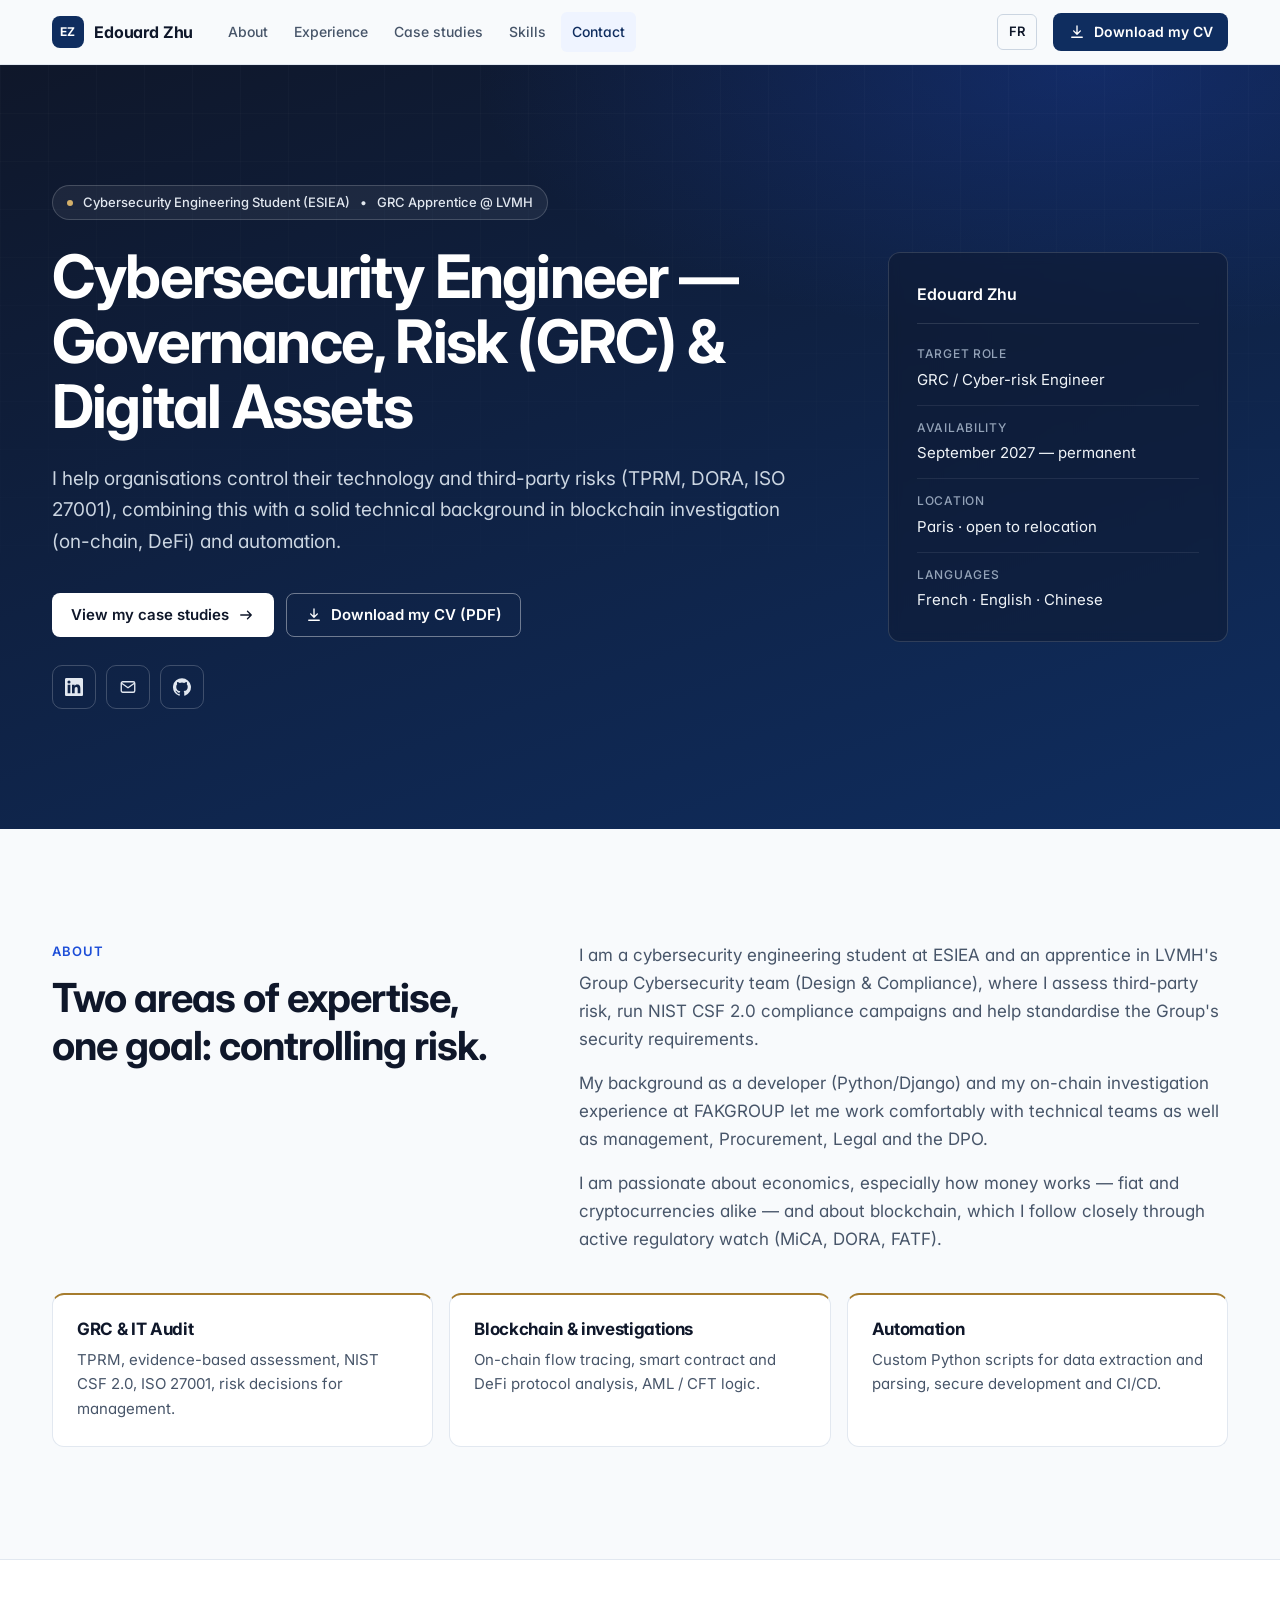
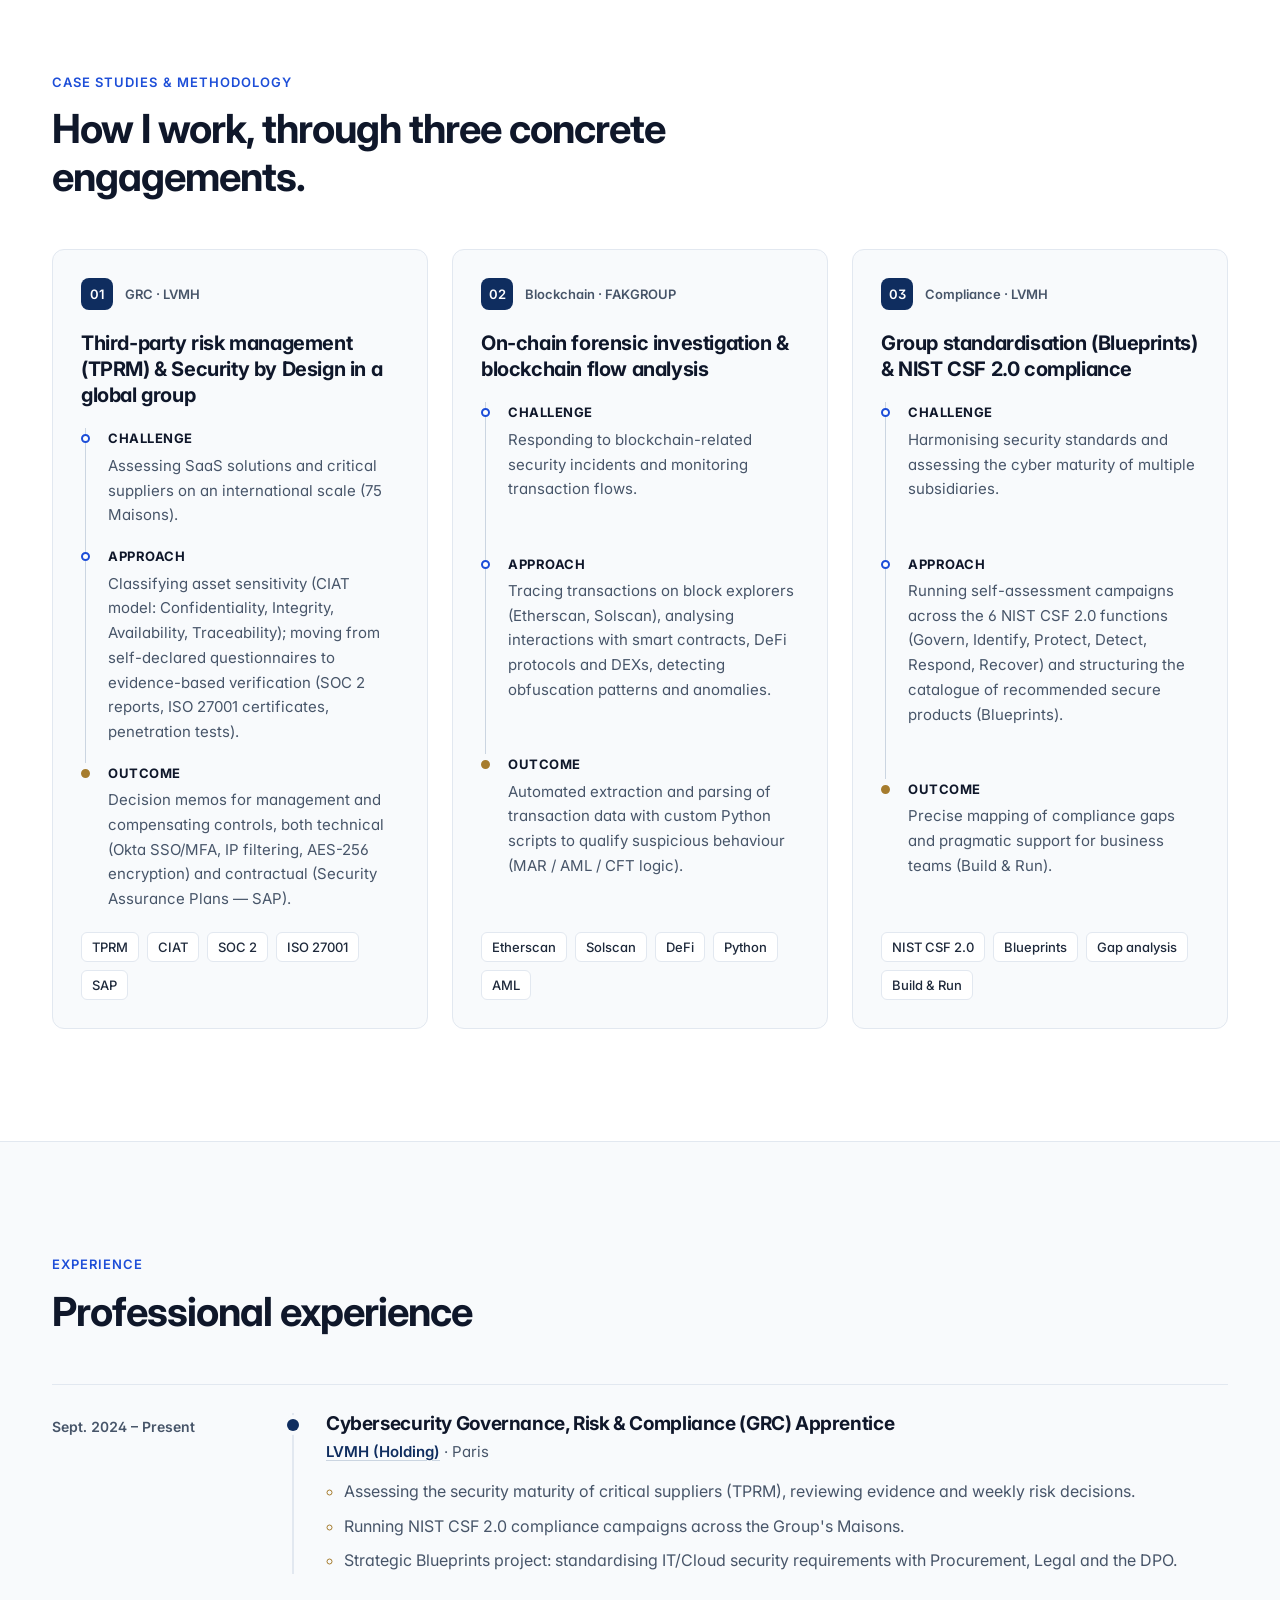
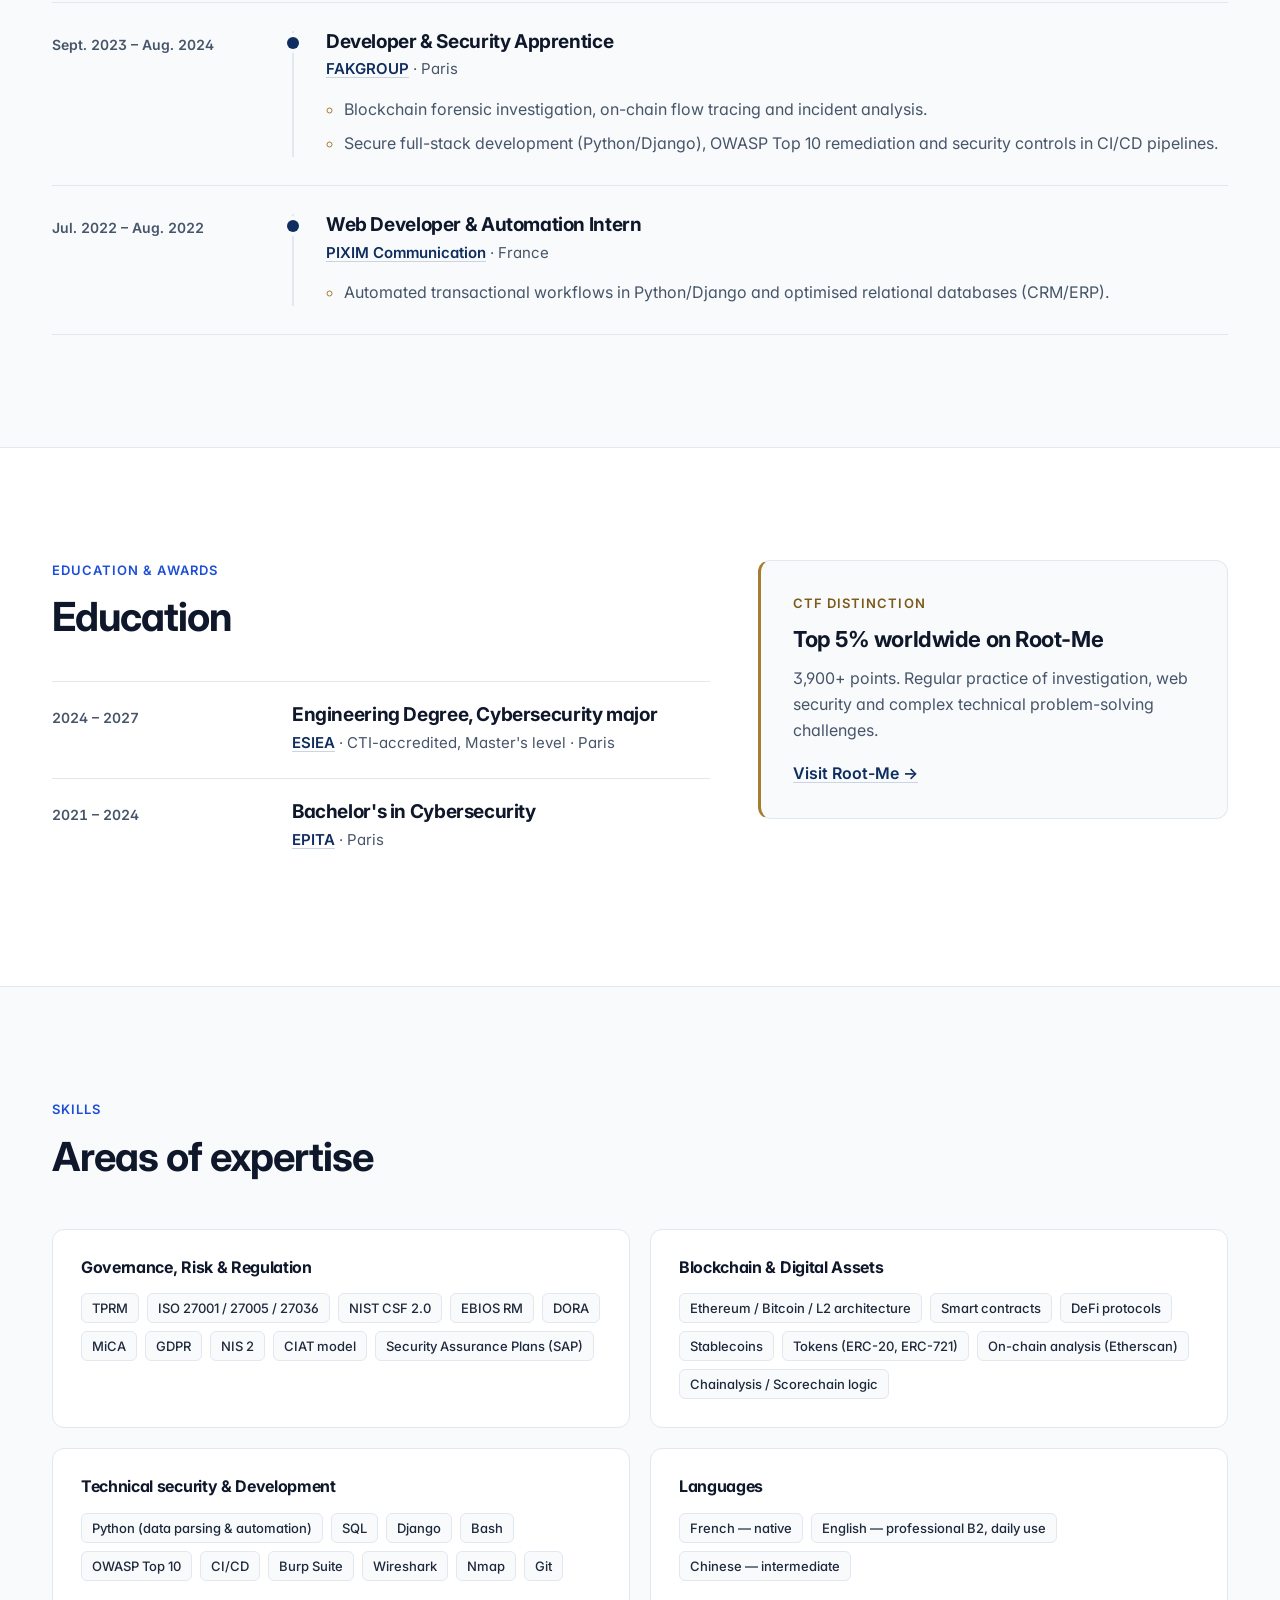
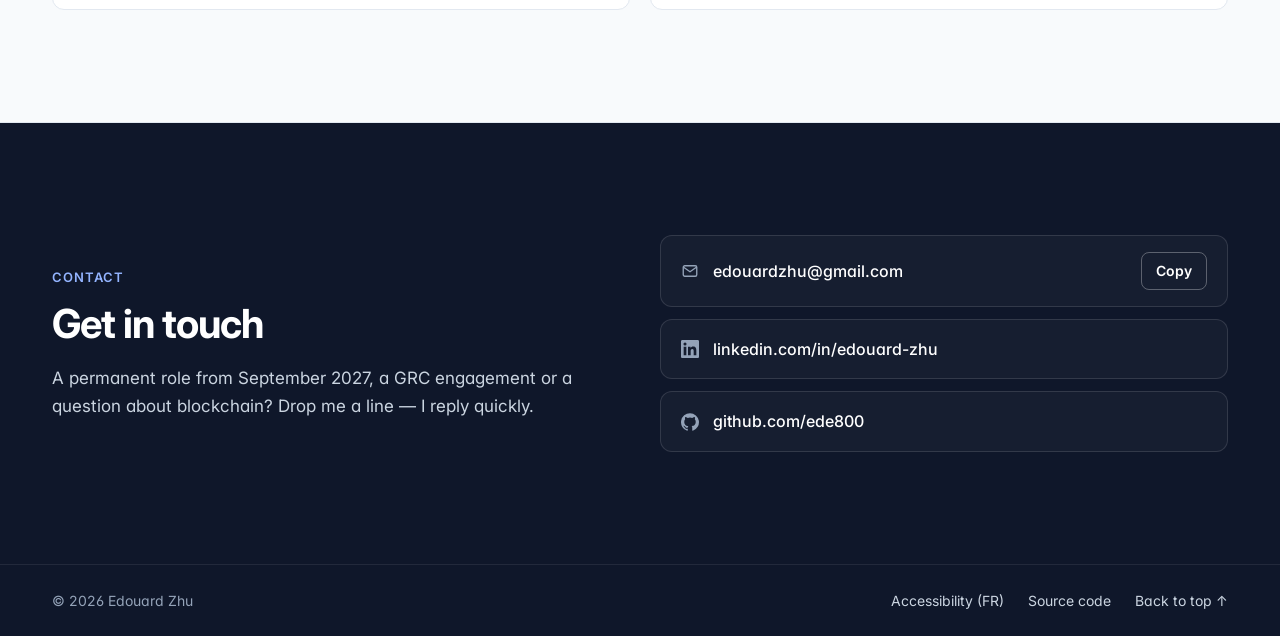
==== en/index.html @ f0ef2215 "Refonte complète : portfolio bilingue GRC & Digital Assets, CV PDF FR/EN, image OpenGraph" ====
<!doctype html>
<html lang="en" class="no-js">
<head>
<meta charset="utf-8">
<meta name="viewport" content="width=device-width, initial-scale=1">
<title>Edouard Zhu | Cybersecurity Engineer — GRC & Digital Assets</title>
<meta name="description" content="Cybersecurity engineering student (ESIEA) and GRC apprentice at LVMH: third-party risk (TPRM), NIST CSF 2.0, ISO 27001, DORA and on-chain blockchain investigation. Available September 2027 (permanent role).">
<meta name="author" content="Edouard Zhu">
<meta name="theme-color" content="#0F172A">
<link rel="canonical" href="https://ede800.github.io/en/">
<link rel="alternate" hreflang="fr" href="https://ede800.github.io/">
<link rel="alternate" hreflang="en" href="https://ede800.github.io/en/">
<link rel="alternate" hreflang="x-default" href="https://ede800.github.io/">
<meta property="og:type" content="profile">
<meta property="og:url" content="https://ede800.github.io/en/">
<meta property="og:title" content="Edouard Zhu | Cybersecurity Engineer — GRC & Digital Assets">
<meta property="og:description" content="Governance, Risk & Compliance at LVMH · On-chain & DeFi investigation. Available September 2027.">
<meta property="og:image" content="https://ede800.github.io/assets/og-image.png">
<meta property="og:image:width" content="1200">
<meta property="og:image:height" content="630">
<meta property="og:image:alt" content="Edouard Zhu — Cybersecurity Engineer — Governance, Risk (GRC) &amp; Digital Assets">
<meta property="og:locale" content="en_GB">
<meta property="profile:first_name" content="Edouard">
<meta property="profile:last_name" content="Zhu">
<meta name="twitter:card" content="summary_large_image">
<link rel="icon" href="../assets/favicon.svg" type="image/svg+xml">
<link rel="preconnect" href="https://fonts.googleapis.com">
<link rel="preconnect" href="https://fonts.gstatic.com" crossorigin>
<link href="https://fonts.googleapis.com/css2?family=Inter:wght@400;500;600;700&display=swap" rel="stylesheet">
<link rel="stylesheet" href="../assets/style.css">
<script>document.documentElement.className = "js";</script>
<script type="application/ld+json">
{
  "@context": "https://schema.org",
  "@type": "Person",
  "name": "Edouard Zhu",
  "jobTitle": "Cybersecurity Engineer — Governance, Risk (GRC) & Digital Assets",
  "url": "https://ede800.github.io/en/",
  "image": "https://ede800.github.io/assets/og-image.png",
  "email": "mailto:edouardzhu@gmail.com",
  "address": { "@type": "PostalAddress", "addressLocality": "Paris", "addressCountry": "FR" },
  "worksFor": { "@type": "Organization", "name": "LVMH", "url": "https://www.lvmh.com" },
  "alumniOf": [
    { "@type": "CollegeOrUniversity", "name": "ESIEA", "url": "https://www.esiea.fr" },
    { "@type": "CollegeOrUniversity", "name": "EPITA", "url": "https://www.epita.fr" }
  ],
  "knowsAbout": ["GRC", "TPRM", "ISO 27001", "NIST CSF 2.0", "DORA", "MiCA", "EBIOS RM", "Blockchain", "DeFi", "On-chain analysis", "Python"],
  "knowsLanguage": ["fr", "en", "zh"],
  "sameAs": ["https://www.linkedin.com/in/edouard-zhu-aa561223a/", "https://github.com/ede800"]
}
</script>
</head>
<body>
<a class="skip" href="#main">Skip to content</a>

<header class="site-header">
  <div class="wrap header-inner">
    <a class="logo" href="#top" aria-label="Edouard Zhu — Back to top"><span class="logo-mark" aria-hidden="true">EZ</span><span>Edouard Zhu</span></a>
    <button type="button" class="menu-btn" aria-expanded="false" aria-controls="site-nav"><svg viewBox="0 0 24 24" aria-hidden="true" focusable="false"><path fill="none" stroke="currentColor" stroke-width="1.8" stroke-linecap="round" d="M4 7h16M4 12h16M4 17h16"/></svg><span>Menu</span></button>
    <div class="nav-panel" id="site-nav">
      <nav aria-label="Main navigation">
        <ul class="nav-links">
        <li><a href="#apropos">About</a></li>
        <li><a href="#experiences">Experience</a></li>
        <li><a href="#etudes">Case studies</a></li>
        <li><a href="#competences">Skills</a></li>
        <li><a href="#contact">Contact</a></li>
        </ul>
      </nav>
      <div class="header-actions">
        <a class="lang" href="../" hreflang="fr" lang="fr" aria-label="Version française">FR</a>
        <span class="status"><span class="status-dot" aria-hidden="true"></span>Available Sept. 2027 (permanent)</span>
        <a class="btn btn-primary btn-sm" href="../assets/CV_Edouard_Zhu_EN.pdf" download><svg viewBox="0 0 24 24" aria-hidden="true" focusable="false"><path fill="none" stroke="currentColor" stroke-width="1.8" stroke-linecap="round" stroke-linejoin="round" d="M12 4v11m0 0 4.5-4.5M12 15l-4.5-4.5M5 19h14"/></svg>Download my CV</a>
      </div>
    </div>
  </div>
</header>

<main id="main" tabindex="-1">
  <span id="top"></span>

  <section class="hero" aria-labelledby="hero-title">
    <div class="wrap hero-grid">
      <div>
        <p class="print-only print-name">Edouard Zhu</p>
        <p class="print-only print-contact">edouardzhu@gmail.com · linkedin.com/in/edouard-zhu-aa561223a · github.com/ede800 · ede800.github.io</p>
        <p class="badge"><span class="badge-dot" aria-hidden="true"></span>Cybersecurity Engineering Student (ESIEA) <span aria-hidden="true">•</span> GRC Apprentice @ LVMH</p>
        <h1 id="hero-title">Cybersecurity Engineer — Governance, Risk (GRC) &amp; Digital Assets</h1>
        <p class="hero-lead">I help organisations control their technology and third-party risks (TPRM, DORA, ISO 27001), combining this with a solid technical background in blockchain investigation (on-chain, DeFi) and automation.</p>
        <div class="hero-cta">
          <a class="btn btn-light" href="#etudes">View my case studies<svg viewBox="0 0 24 24" aria-hidden="true" focusable="false"><path fill="none" stroke="currentColor" stroke-width="1.8" stroke-linecap="round" stroke-linejoin="round" d="M5 12h14m-5-5 5 5-5 5"/></svg></a>
          <a class="btn btn-outline-light" href="../assets/CV_Edouard_Zhu_EN.pdf" download><svg viewBox="0 0 24 24" aria-hidden="true" focusable="false"><path fill="none" stroke="currentColor" stroke-width="1.8" stroke-linecap="round" stroke-linejoin="round" d="M12 4v11m0 0 4.5-4.5M12 15l-4.5-4.5M5 19h14"/></svg>Download my CV (PDF)</a>
        </div>
        <div class="socials" role="group" aria-label="Profiles and contact">
          <a class="icon-btn" href="https://www.linkedin.com/in/edouard-zhu-aa561223a/" target="_blank" rel="noopener" aria-label="LinkedIn"><svg viewBox="0 0 24 24" aria-hidden="true" focusable="false"><path fill="currentColor" d="M20.45 20.45h-3.55v-5.57c0-1.33-.03-3.04-1.85-3.04-1.85 0-2.14 1.45-2.14 2.94v5.67H9.35V9h3.41v1.56h.05c.48-.9 1.64-1.85 3.37-1.85 3.6 0 4.27 2.37 4.27 5.46v6.28zM5.34 7.43a2.06 2.06 0 1 1 0-4.13 2.06 2.06 0 0 1 0 4.13zM7.12 20.45H3.56V9h3.56v11.45zM22.22 0H1.77C.79 0 0 .77 0 1.73v20.54C0 23.23.79 24 1.77 24h20.45c.98 0 1.78-.77 1.78-1.73V1.73C24 .77 23.2 0 22.22 0z"/></svg><span class="sr-only">LinkedIn</span><span class="sr-only"> (opens in a new tab)</span></a>
          <a class="icon-btn" href="mailto:edouardzhu@gmail.com" aria-label="Email : edouardzhu@gmail.com"><svg viewBox="0 0 24 24" aria-hidden="true" focusable="false"><g fill="none" stroke="currentColor" stroke-width="1.8" stroke-linecap="round" stroke-linejoin="round"><rect x="3" y="5" width="18" height="14" rx="2"/><path d="m3.5 7 8.5 6 8.5-6"/></g></svg></a>
          <a class="icon-btn" href="https://github.com/ede800" target="_blank" rel="noopener" aria-label="GitHub"><svg viewBox="0 0 24 24" aria-hidden="true" focusable="false"><path fill="currentColor" d="M12 .3a12 12 0 0 0-3.8 23.38c.6.12.82-.26.82-.57v-2.04c-3.34.73-4.04-1.61-4.04-1.61-.55-1.39-1.33-1.76-1.33-1.76-1.09-.74.08-.73.08-.73 1.2.09 1.84 1.24 1.84 1.24 1.07 1.83 2.8 1.3 3.49 1 .11-.78.42-1.31.76-1.61-2.66-.3-5.47-1.33-5.47-5.93 0-1.31.47-2.38 1.24-3.22-.14-.3-.54-1.52.1-3.18 0 0 1.01-.32 3.3 1.23a11.5 11.5 0 0 1 6 0c2.28-1.55 3.29-1.23 3.29-1.23.65 1.65.24 2.87.12 3.18.77.84 1.23 1.91 1.23 3.22 0 4.61-2.8 5.62-5.48 5.92.43.37.82 1.1.82 2.22v3.29c0 .31.21.69.83.57A12 12 0 0 0 12 .3"/></svg><span class="sr-only">GitHub</span><span class="sr-only"> (opens in a new tab)</span></a>
        </div>
      </div>
      <div class="facts" role="group" aria-label="At a glance">
        <p class="facts-name">Edouard Zhu</p>
        <dl>
          <div><dt>Target role</dt><dd>GRC / Cyber-risk Engineer</dd></div>
          <div><dt>Availability</dt><dd>September 2027 — permanent</dd></div>
          <div><dt>Location</dt><dd>Paris · open to relocation</dd></div>
          <div><dt>Languages</dt><dd>French · English · Chinese</dd></div>
        </dl>
      </div>
    </div>
  </section>

  <section id="apropos" class="section" aria-labelledby="apropos-h">
    <div class="wrap about-grid">
      <div>
        <p class="kicker">About</p>
        <h2 id="apropos-h">Two areas of expertise, one goal: controlling risk.</h2>
      </div>
      <div class="prose">
        <p>I am a cybersecurity engineering student at ESIEA and an apprentice in LVMH's Group Cybersecurity team (Design &amp; Compliance), where I assess third-party risk, run NIST CSF 2.0 compliance campaigns and help standardise the Group's security requirements.</p>
        <p>My background as a developer (Python/Django) and my on-chain investigation experience at FAKGROUP let me work comfortably with technical teams as well as management, Procurement, Legal and the DPO.</p>
        <p>I am passionate about economics, especially how money works — fiat and cryptocurrencies alike — and about blockchain, which I follow closely through active regulatory watch (MiCA, DORA, FATF).</p>
      </div>
      <ul class="pillars">
        <li><h3>GRC &amp; IT Audit</h3><p>TPRM, evidence-based assessment, NIST CSF 2.0, ISO 27001, risk decisions for management.</p></li>
        <li><h3>Blockchain &amp; investigations</h3><p>On-chain flow tracing, smart contract and DeFi protocol analysis, AML / CFT logic.</p></li>
        <li><h3>Automation</h3><p>Custom Python scripts for data extraction and parsing, secure development and CI/CD.</p></li>
      </ul>
    </div>
  </section>

  <section id="etudes" class="section section-alt" aria-labelledby="etudes-h">
    <div class="wrap">
      <p class="kicker">Case studies &amp; methodology</p>
      <h2 id="etudes-h">How I work, through three concrete engagements.</h2>
      <div class="cases">
      <article class="case" aria-labelledby="case1">
        <p class="case-meta"><span class="case-num">01</span>GRC · LVMH</p>
        <h3 id="case1">Third-party risk management (TPRM) &amp; Security by Design in a global group</h3>
        <ol class="case-steps">
            <li><span class="step-label">Challenge</span><p>Assessing SaaS solutions and critical suppliers on an international scale (75 Maisons).</p></li>
            <li><span class="step-label">Approach</span><p>Classifying asset sensitivity (CIAT model: Confidentiality, Integrity, Availability, Traceability); moving from self-declared questionnaires to evidence-based verification (SOC 2 reports, ISO 27001 certificates, penetration tests).</p></li>
            <li><span class="step-label">Outcome</span><p>Decision memos for management and compensating controls, both technical (Okta SSO/MFA, IP filtering, AES-256 encryption) and contractual (Security Assurance Plans — SAP).</p></li>
        </ol>
        <ul class="tags" aria-label="Mots-clés"><li>TPRM</li><li>CIAT</li><li>SOC 2</li><li>ISO 27001</li><li>SAP</li></ul>
      </article>
      <article class="case" aria-labelledby="case2">
        <p class="case-meta"><span class="case-num">02</span>Blockchain · FAKGROUP</p>
        <h3 id="case2">On-chain forensic investigation &amp; blockchain flow analysis</h3>
        <ol class="case-steps">
            <li><span class="step-label">Challenge</span><p>Responding to blockchain-related security incidents and monitoring transaction flows.</p></li>
            <li><span class="step-label">Approach</span><p>Tracing transactions on block explorers (Etherscan, Solscan), analysing interactions with smart contracts, DeFi protocols and DEXs, detecting obfuscation patterns and anomalies.</p></li>
            <li><span class="step-label">Outcome</span><p>Automated extraction and parsing of transaction data with custom Python scripts to qualify suspicious behaviour (MAR / AML / CFT logic).</p></li>
        </ol>
        <ul class="tags" aria-label="Mots-clés"><li>Etherscan</li><li>Solscan</li><li>DeFi</li><li>Python</li><li>AML</li></ul>
      </article>
      <article class="case" aria-labelledby="case3">
        <p class="case-meta"><span class="case-num">03</span>Compliance · LVMH</p>
        <h3 id="case3">Group standardisation (Blueprints) &amp; NIST CSF 2.0 compliance</h3>
        <ol class="case-steps">
            <li><span class="step-label">Challenge</span><p>Harmonising security standards and assessing the cyber maturity of multiple subsidiaries.</p></li>
            <li><span class="step-label">Approach</span><p>Running self-assessment campaigns across the 6 NIST CSF 2.0 functions (Govern, Identify, Protect, Detect, Respond, Recover) and structuring the catalogue of recommended secure products (Blueprints).</p></li>
            <li><span class="step-label">Outcome</span><p>Precise mapping of compliance gaps and pragmatic support for business teams (Build &amp; Run).</p></li>
        </ol>
        <ul class="tags" aria-label="Mots-clés"><li>NIST CSF 2.0</li><li>Blueprints</li><li>Gap analysis</li><li>Build &amp; Run</li></ul>
      </article>
      </div>
    </div>
  </section>

  <section id="experiences" class="section" aria-labelledby="experiences-h">
    <div class="wrap">
      <p class="kicker">Experience</p>
      <h2 id="experiences-h">Professional experience</h2>
      <ol class="timeline">
      <li class="tl-item">
        <div class="tl-date">Sept. 2024 – Present</div>
        <div class="tl-body">
          <h3>Cybersecurity Governance, Risk &amp; Compliance (GRC) Apprentice</h3>
          <p class="tl-org"><a href="https://www.lvmh.com" target="_blank" rel="noopener">LVMH (Holding)<span class="sr-only"> (opens in a new tab)</span></a> <span aria-hidden="true">·</span> Paris</p>
          <ul>
            <li>Assessing the security maturity of critical suppliers (TPRM), reviewing evidence and weekly risk decisions.</li>
            <li>Running NIST CSF 2.0 compliance campaigns across the Group's Maisons.</li>
            <li>Strategic Blueprints project: standardising IT/Cloud security requirements with Procurement, Legal and the DPO.</li>
          </ul>
        </div>
      </li>
      <li class="tl-item">
        <div class="tl-date">Sept. 2023 – Aug. 2024</div>
        <div class="tl-body">
          <h3>Developer &amp; Security Apprentice</h3>
          <p class="tl-org"><a href="https://fakgroup.fr" target="_blank" rel="noopener">FAKGROUP<span class="sr-only"> (opens in a new tab)</span></a> <span aria-hidden="true">·</span> Paris</p>
          <ul>
            <li>Blockchain forensic investigation, on-chain flow tracing and incident analysis.</li>
            <li>Secure full-stack development (Python/Django), OWASP Top 10 remediation and security controls in CI/CD pipelines.</li>
          </ul>
        </div>
      </li>
      <li class="tl-item">
        <div class="tl-date">Jul. 2022 – Aug. 2022</div>
        <div class="tl-body">
          <h3>Web Developer &amp; Automation Intern</h3>
          <p class="tl-org"><a href="https://www.pixim.fr" target="_blank" rel="noopener">PIXIM Communication<span class="sr-only"> (opens in a new tab)</span></a> <span aria-hidden="true">·</span> France</p>
          <ul>
            <li>Automated transactional workflows in Python/Django and optimised relational databases (CRM/ERP).</li>
          </ul>
        </div>
      </li>
      </ol>
    </div>
  </section>

  <section id="formation" class="section section-alt" aria-labelledby="formation-h">
    <div class="wrap edu-grid">
      <div>
        <p class="kicker">Education &amp; awards</p>
        <h2 id="formation-h">Education</h2>
        <ol class="edu">
        <li class="edu-item"><div class="tl-date">2024 – 2027</div><div><h3>Engineering Degree, Cybersecurity major</h3><p class="tl-org"><a href="https://www.esiea.fr" target="_blank" rel="noopener">ESIEA<span class="sr-only"> (opens in a new tab)</span></a> <span aria-hidden="true">·</span> CTI-accredited, Master's level · Paris</p></div></li>
        <li class="edu-item"><div class="tl-date">2021 – 2024</div><div><h3>Bachelor's in Cybersecurity</h3><p class="tl-org"><a href="https://www.epita.fr" target="_blank" rel="noopener">EPITA<span class="sr-only"> (opens in a new tab)</span></a> <span aria-hidden="true">·</span> Paris</p></div></li>
        </ol>
      </div>
      <div class="award">
        <p class="kicker kicker-gold">CTF distinction</p>
        <h3>Top 5% worldwide on Root-Me</h3>
        <p>3,900+ points. Regular practice of investigation, web security and complex technical problem-solving challenges.</p>
        <a class="text-link" href="https://www.root-me.org" target="_blank" rel="noopener">Visit Root-Me <span aria-hidden="true">→</span><span class="sr-only"> (opens in a new tab)</span></a>
      </div>
    </div>
  </section>

  <section id="competences" class="section" aria-labelledby="competences-h">
    <div class="wrap">
      <p class="kicker">Skills</p>
      <h2 id="competences-h">Areas of expertise</h2>
      <div class="skills">
      <div class="skill-group"><h3>Governance, Risk &amp; Regulation</h3><ul class="tags"><li>TPRM</li><li>ISO 27001 / 27005 / 27036</li><li>NIST CSF 2.0</li><li>EBIOS RM</li><li>DORA</li><li>MiCA</li><li>GDPR</li><li>NIS 2</li><li>CIAT model</li><li>Security Assurance Plans (SAP)</li></ul></div>
      <div class="skill-group"><h3>Blockchain &amp; Digital Assets</h3><ul class="tags"><li>Ethereum / Bitcoin / L2 architecture</li><li>Smart contracts</li><li>DeFi protocols</li><li>Stablecoins</li><li>Tokens (ERC-20, ERC-721)</li><li>On-chain analysis (Etherscan)</li><li>Chainalysis / Scorechain logic</li></ul></div>
      <div class="skill-group"><h3>Technical security &amp; Development</h3><ul class="tags"><li>Python (data parsing &amp; automation)</li><li>SQL</li><li>Django</li><li>Bash</li><li>OWASP Top 10</li><li>CI/CD</li><li>Burp Suite</li><li>Wireshark</li><li>Nmap</li><li>Git</li></ul></div>
      <div class="skill-group"><h3>Languages</h3><ul class="tags"><li>French — native</li><li>English — professional B2, daily use</li><li>Chinese — intermediate</li></ul></div>
      </div>
    </div>
  </section>

  <section id="contact" class="section contact" aria-labelledby="contact-h">
    <div class="wrap contact-grid">
      <div>
        <p class="kicker">Contact</p>
        <h2 id="contact-h">Get in touch</h2>
        <p class="contact-lead">A permanent role from September 2027, a GRC engagement or a question about blockchain? Drop me a line — I reply quickly.</p>
      </div>
      <ul class="contact-list">
        <li><svg viewBox="0 0 24 24" aria-hidden="true" focusable="false"><g fill="none" stroke="currentColor" stroke-width="1.8" stroke-linecap="round" stroke-linejoin="round"><rect x="3" y="5" width="18" height="14" rx="2"/><path d="m3.5 7 8.5 6 8.5-6"/></g></svg><a href="mailto:edouardzhu@gmail.com">edouardzhu@gmail.com</a><button type="button" class="btn btn-ghost btn-sm copy" data-copy="edouardzhu@gmail.com" data-ok="Email address copied." data-fail="Copy failed: please select the address manually.">Copy <span class="sr-only">email address</span></button><span class="sr-only" role="status" data-copy-status></span></li>
        <li><svg viewBox="0 0 24 24" aria-hidden="true" focusable="false"><path fill="currentColor" d="M20.45 20.45h-3.55v-5.57c0-1.33-.03-3.04-1.85-3.04-1.85 0-2.14 1.45-2.14 2.94v5.67H9.35V9h3.41v1.56h.05c.48-.9 1.64-1.85 3.37-1.85 3.6 0 4.27 2.37 4.27 5.46v6.28zM5.34 7.43a2.06 2.06 0 1 1 0-4.13 2.06 2.06 0 0 1 0 4.13zM7.12 20.45H3.56V9h3.56v11.45zM22.22 0H1.77C.79 0 0 .77 0 1.73v20.54C0 23.23.79 24 1.77 24h20.45c.98 0 1.78-.77 1.78-1.73V1.73C24 .77 23.2 0 22.22 0z"/></svg><a href="https://www.linkedin.com/in/edouard-zhu-aa561223a/" target="_blank" rel="noopener">linkedin.com/in/edouard-zhu<span class="sr-only"> (opens in a new tab)</span></a></li>
        <li><svg viewBox="0 0 24 24" aria-hidden="true" focusable="false"><path fill="currentColor" d="M12 .3a12 12 0 0 0-3.8 23.38c.6.12.82-.26.82-.57v-2.04c-3.34.73-4.04-1.61-4.04-1.61-.55-1.39-1.33-1.76-1.33-1.76-1.09-.74.08-.73.08-.73 1.2.09 1.84 1.24 1.84 1.24 1.07 1.83 2.8 1.3 3.49 1 .11-.78.42-1.31.76-1.61-2.66-.3-5.47-1.33-5.47-5.93 0-1.31.47-2.38 1.24-3.22-.14-.3-.54-1.52.1-3.18 0 0 1.01-.32 3.3 1.23a11.5 11.5 0 0 1 6 0c2.28-1.55 3.29-1.23 3.29-1.23.65 1.65.24 2.87.12 3.18.77.84 1.23 1.91 1.23 3.22 0 4.61-2.8 5.62-5.48 5.92.43.37.82 1.1.82 2.22v3.29c0 .31.21.69.83.57A12 12 0 0 0 12 .3"/></svg><a href="https://github.com/ede800" target="_blank" rel="noopener">github.com/ede800<span class="sr-only"> (opens in a new tab)</span></a></li>
      </ul>
    </div>
  </section>
</main>

<footer class="site-footer">
  <div class="wrap footer-inner">
    <span>© 2026 Edouard Zhu</span>
    <ul>
      <li><a href="../accessibilite.html">Accessibility (FR)</a></li>
      <li><a href="https://github.com/ede800/ede800.github.io" target="_blank" rel="noopener">Source code<span class="sr-only"> (opens in a new tab)</span></a></li>
      <li><a href="#top">Back to top <span aria-hidden="true">↑</span></a></li>
    </ul>
  </div>
</footer>

<script src="../assets/main.js" defer></script>
</body>
</html>
---- assets/style.css ----
/* Edouard Zhu — portfolio · "Executive Corporate & Tech" */
:root {
  --slate: #0F172A;
  --navy: #0F2D5F;
  --bg: #F8FAFC;
  --surface: #FFFFFF;
  --text: #1E293B;
  --muted: #475569;
  --line: #E2E8F0;
  --line-strong: #CBD5E1;
  --accent: #1D4ED8;
  --accent-soft: #EFF4FF;
  --gold: #A67C2E;
  --gold-text: #7C5A1A;
  --radius: 12px;
  --shadow: 0 1px 2px rgba(15, 23, 42, .04), 0 8px 24px -12px rgba(15, 23, 42, .12);
  --font: "Inter", ui-sans-serif, system-ui, -apple-system, "Segoe UI", Roboto, Arial, sans-serif;
  --header-h: 64px;
}

*, *::before, *::after { box-sizing: border-box; }
html { scroll-behavior: smooth; scroll-padding-top: calc(var(--header-h) + 16px); -webkit-text-size-adjust: 100%; }
body {
  margin: 0; background: var(--bg); color: var(--text);
  font: 16px/1.65 var(--font); font-feature-settings: "cv11", "ss01";
  -webkit-font-smoothing: antialiased; text-rendering: optimizeLegibility;
}
h1, h2, h3 { margin: 0; color: var(--slate); letter-spacing: -.02em; line-height: 1.2; }
p { margin: 0; }
ul, ol { margin: 0; padding: 0; }
a { color: var(--accent); }
svg { width: 18px; height: 18px; flex: none; }

.wrap { width: 100%; max-width: 1240px; margin-inline: auto; padding-inline: clamp(16px, 4vw, 32px); }
.sr-only { position: absolute !important; width: 1px; height: 1px; padding: 0; margin: -1px; overflow: hidden; clip: rect(0 0 0 0); white-space: nowrap; border: 0; }
.skip { position: absolute; left: -999px; top: 8px; z-index: 100; padding: 10px 16px; border-radius: 8px; background: var(--slate); color: #fff; font-weight: 600; }
.skip:focus { left: 8px; }
main:focus { outline: none; }
:focus-visible { outline: 2px solid var(--accent); outline-offset: 3px; border-radius: 4px; }

/* ---------- Boutons ---------- */
.btn {
  display: inline-flex; align-items: center; justify-content: center; gap: 8px;
  min-height: 44px; padding: 10px 18px; border-radius: 8px; border: 1px solid transparent;
  font: 600 15px/1.2 var(--font); text-decoration: none; cursor: pointer; white-space: nowrap;
  transition: background-color .15s, border-color .15s, color .15s;
}
.btn-sm { min-height: 38px; padding: 8px 14px; font-size: 14px; }
.btn-primary { background: var(--navy); color: #fff; }
.btn-primary:hover { background: var(--slate); }
.btn-light { background: #fff; color: var(--slate); }
.btn-light:hover { background: #E2E8F0; }
.btn-outline-light { color: #fff; border-color: rgba(255, 255, 255, .4); }
.btn-outline-light:hover { border-color: #fff; background: rgba(255, 255, 255, .08); }
.btn-ghost { background: var(--surface); color: var(--slate); border-color: var(--line-strong); }
.btn-ghost:hover { border-color: var(--slate); }
.hero :focus-visible { outline-color: #fff; }

/* ---------- En-tête ---------- */
.site-header {
  position: sticky; top: 0; z-index: 50;
  background: rgba(248, 250, 252, .92); backdrop-filter: saturate(1.6) blur(10px);
  border-bottom: 1px solid var(--line);
}
.print-only { display: none; }
.header-inner { display: flex; align-items: center; gap: 24px; min-height: var(--header-h); }
.logo { display: inline-flex; align-items: center; gap: 10px; color: var(--slate); font-weight: 700; text-decoration: none; letter-spacing: -.01em; white-space: nowrap; }
.logo-mark { display: grid; place-items: center; width: 32px; height: 32px; border-radius: 8px; background: var(--navy); color: #fff; font-size: 12px; letter-spacing: .02em; }
.nav-panel { display: flex; align-items: center; gap: 24px; flex: 1; }
.nav-links { display: flex; gap: 4px; list-style: none; }
.nav-links a { display: block; padding: 8px 11px; white-space: nowrap; border-radius: 6px; color: var(--muted); font-size: 14px; font-weight: 500; text-decoration: none; }
.nav-links a:hover { color: var(--slate); background: #EEF2F7; }
.nav-links a[aria-current] { color: var(--navy); background: var(--accent-soft); }
.header-actions { display: flex; align-items: center; gap: 16px; margin-left: auto; }
.lang { display: grid; place-items: center; min-width: 40px; min-height: 36px; border: 1px solid var(--line-strong); border-radius: 6px; color: var(--slate); font-size: 13px; font-weight: 600; text-decoration: none; }
.lang:hover { border-color: var(--slate); }
.status { display: inline-flex; align-items: center; gap: 8px; color: var(--muted); font-size: 13px; white-space: nowrap; }
.status-dot { width: 8px; height: 8px; border-radius: 50%; background: #15803D; box-shadow: 0 0 0 3px #DCFCE7; }
.menu-btn { display: none; }

@media (max-width: 1280px) { .status { display: none; } }
@media (max-width: 1040px) {
  .menu-btn {
    display: inline-flex; align-items: center; gap: 8px; margin-left: auto;
    min-height: 40px; padding: 8px 12px; border: 1px solid var(--line-strong); border-radius: 8px;
    background: var(--surface); color: var(--slate); font: 600 14px var(--font); cursor: pointer;
  }
  .js .nav-panel { display: none; }
  .js .site-header.open .nav-panel { display: flex; }
  .nav-panel {
    position: absolute; top: 100%; left: 0; right: 0;
    flex-direction: column; align-items: stretch; gap: 16px;
    padding: 16px clamp(16px, 4vw, 32px) 24px; background: var(--bg); border-bottom: 1px solid var(--line); box-shadow: var(--shadow);
  }
  .no-js .nav-panel { position: static; box-shadow: none; border: 0; padding-inline: 0; }
  .no-js .header-inner { flex-wrap: wrap; }
  .no-js .menu-btn { display: none; }
  .nav-links { flex-direction: column; }
  .nav-links a { padding: 12px; font-size: 16px; }
  .header-actions { flex-wrap: wrap; margin-left: 0; }
  .status { display: inline-flex; }
}

/* ---------- Hero ---------- */
.hero {
  position: relative; overflow: hidden; color: #E2E8F0;
  background:
    radial-gradient(80% 60% at 85% 0%, rgba(29, 78, 216, .28), transparent 60%),
    linear-gradient(160deg, var(--slate) 0%, var(--navy) 100%);
  padding-block: clamp(64px, 10vw, 120px);
}
.hero::after { /* trame fine, très discrète */
  content: ""; position: absolute; inset: 0; pointer-events: none; opacity: .5;
  background-image: linear-gradient(rgba(255,255,255,.04) 1px, transparent 1px), linear-gradient(90deg, rgba(255,255,255,.04) 1px, transparent 1px);
  background-size: 48px 48px; mask-image: linear-gradient(180deg, #000, transparent 85%);
}
.hero-grid { position: relative; z-index: 1; display: grid; gap: 48px; align-items: center; }
@media (min-width: 980px) { .hero-grid { grid-template-columns: minmax(0, 1fr) 340px; } }
.badge {
  display: inline-flex; align-items: center; gap: 10px; flex-wrap: wrap;
  padding: 6px 14px; border: 1px solid rgba(255,255,255,.18); border-radius: 999px;
  background: rgba(255,255,255,.06); color: #E2E8F0; font-size: 13px; font-weight: 500;
}
.badge-dot { width: 6px; height: 6px; border-radius: 50%; background: #D4B06A; }
.hero h1 { margin-top: 24px; max-width: 18ch; color: #fff; font-size: clamp(34px, 5.4vw, 60px); font-weight: 700; line-height: 1.08; letter-spacing: -.03em; }
.hero-lead { margin-top: 24px; max-width: 62ch; color: #CBD5E1; font-size: clamp(16px, 1.6vw, 19px); line-height: 1.65; }
.hero-cta { display: flex; flex-wrap: wrap; gap: 12px; margin-top: 36px; }
.socials { display: flex; gap: 10px; margin-top: 28px; }
.icon-btn { display: grid; place-items: center; width: 44px; height: 44px; border: 1px solid rgba(255,255,255,.2); border-radius: 10px; color: #E2E8F0; }
.icon-btn:hover { color: #fff; border-color: #fff; background: rgba(255,255,255,.08); }
.facts { padding: 28px; border: 1px solid rgba(255,255,255,.14); border-radius: var(--radius); background: rgba(15, 23, 42, .45); backdrop-filter: blur(6px); }
.facts-name { padding-bottom: 16px; margin-bottom: 8px; border-bottom: 1px solid rgba(255,255,255,.12); color: #fff; font-weight: 600; }
.facts dl { margin: 0; }
.facts dl > div { padding-block: 12px; border-bottom: 1px solid rgba(255,255,255,.08); }
.facts dl > div:last-child { border-bottom: 0; padding-bottom: 0; }
.facts dt { color: #94A3B8; font-size: 12px; font-weight: 500; letter-spacing: .06em; text-transform: uppercase; }
.facts dd { margin: 4px 0 0; color: #F1F5F9; font-size: 15px; }

/* ---------- Sections ---------- */
.section { padding-block: clamp(64px, 9vw, 112px); border-bottom: 1px solid var(--line); }
.section-alt { background: var(--surface); }
.kicker { color: var(--accent); font-size: 13px; font-weight: 600; letter-spacing: .08em; text-transform: uppercase; }
.kicker-gold { color: var(--gold-text); }
.section h2 { margin-top: 12px; max-width: 26ch; font-size: clamp(28px, 3.6vw, 40px); font-weight: 700; letter-spacing: -.025em; }

/* À propos */
.about-grid { display: grid; gap: 40px 64px; }
@media (min-width: 900px) { .about-grid { grid-template-columns: 5fr 7fr; } .pillars { grid-column: 1 / -1; } }
.prose { display: grid; gap: 16px; color: var(--muted); font-size: 17px; }
.pillars { display: grid; gap: 16px; list-style: none; }
@media (min-width: 700px) { .pillars { grid-template-columns: repeat(3, 1fr); } }
.pillars li { padding: 24px; border: 1px solid var(--line); border-top: 2px solid var(--gold); border-radius: var(--radius); background: var(--surface); }
.pillars h3 { font-size: 17px; }
.pillars p { margin-top: 8px; color: var(--muted); font-size: 15px; }

/* Études de cas */
.cases { display: grid; gap: 24px; margin-top: 48px; }
@media (min-width: 1000px) { .cases { grid-template-columns: repeat(3, 1fr); } }
.case { display: flex; flex-direction: column; gap: 20px; padding: 28px; border: 1px solid var(--line); border-radius: var(--radius); background: var(--bg); transition: border-color .2s, box-shadow .2s; }
.case:hover { border-color: var(--line-strong); box-shadow: var(--shadow); }
.case-meta { display: flex; align-items: center; gap: 12px; color: var(--muted); font-size: 13px; font-weight: 600; }
.case-num { display: grid; place-items: center; width: 32px; height: 32px; border-radius: 8px; background: var(--navy); color: #fff; font-size: 13px; }
.case h3 { font-size: 20px; line-height: 1.3; }
.case-steps { display: grid; gap: 0; list-style: none; flex: 1; }
.case-steps li { position: relative; padding: 0 0 18px 22px; border-left: 1px solid var(--line-strong); margin-left: 4px; }
.case-steps li:last-child { padding-bottom: 0; border-left-color: transparent; }
.case-steps li::before { content: ""; position: absolute; left: -5px; top: 6px; width: 9px; height: 9px; border-radius: 50%; background: var(--surface); border: 2px solid var(--accent); }
.case-steps li:last-child::before { background: var(--gold); border-color: var(--gold); }
.step-label { display: block; color: var(--slate); font-size: 13px; font-weight: 700; letter-spacing: .04em; text-transform: uppercase; }
.case-steps p { margin-top: 4px; color: var(--muted); font-size: 15px; }

.tags { display: flex; flex-wrap: wrap; gap: 8px; list-style: none; }
.tags li { padding: 5px 10px; border: 1px solid var(--line); border-radius: 6px; background: var(--surface); color: var(--text); font-size: 13px; font-weight: 500; line-height: 1.4; }

/* Expériences : timeline */
.timeline { margin-top: 48px; list-style: none; }
.tl-item { display: grid; gap: 8px 40px; padding-block: 28px; border-top: 1px solid var(--line); }
.tl-item:last-child { border-bottom: 1px solid var(--line); }
@media (min-width: 800px) {
  .tl-item, .edu-item { grid-template-columns: 200px 1fr; }
  .tl-body { position: relative; padding-left: 32px; border-left: 2px solid var(--line); }
  .tl-body::before { content: ""; position: absolute; left: -7px; top: 6px; width: 12px; height: 12px; border-radius: 50%; background: var(--navy); box-shadow: 0 0 0 4px var(--bg); }
}
.tl-date { color: var(--muted); font-size: 14px; font-weight: 600; font-variant-numeric: tabular-nums; padding-top: 2px; }
.tl-body h3, .edu-item h3 { font-size: 19px; }
.tl-org { margin-top: 4px; color: var(--muted); font-size: 15px; }
.tl-org a, .text-link { color: var(--navy); font-weight: 600; text-decoration: underline; text-decoration-color: var(--line-strong); text-underline-offset: 3px; }
.tl-org a:hover, .text-link:hover { color: var(--accent); text-decoration-color: currentColor; }
.tl-body ul { display: grid; gap: 8px; margin-top: 14px; padding-left: 18px; color: var(--muted); }
.tl-body li::marker { color: var(--gold); }

/* Formation */
.edu-grid { display: grid; gap: 48px; align-items: start; }
@media (min-width: 900px) { .edu-grid { grid-template-columns: 7fr 5fr; } }
.edu { margin-top: 40px; list-style: none; }
.edu-item { display: grid; gap: 4px 40px; padding-block: 22px; border-top: 1px solid var(--line); }
.award { padding: 32px; border: 1px solid var(--line); border-left: 3px solid var(--gold); border-radius: var(--radius); background: var(--bg); }
.award h3 { margin-top: 12px; font-size: 22px; }
.award p:not(.kicker) { margin-block: 12px 16px; color: var(--muted); }

/* Compétences */
.skills { display: grid; gap: 20px; margin-top: 48px; }
@media (min-width: 800px) { .skills { grid-template-columns: repeat(2, 1fr); } }
.skill-group { padding: 28px; border: 1px solid var(--line); border-radius: var(--radius); background: var(--surface); }
.skill-group h3 { margin-bottom: 16px; font-size: 16px; }
.skill-group .tags li { background: var(--bg); }

/* Contact */
.contact { background: var(--slate); color: #CBD5E1; border-bottom: 0; }
.contact h2 { color: #fff; }
.contact .kicker { color: #93B4FF; }
.contact-grid { display: grid; gap: 40px; align-items: center; }
@media (min-width: 900px) { .contact-grid { grid-template-columns: 1fr 1fr; } }
.contact-lead { margin-top: 16px; max-width: 48ch; font-size: 17px; }
.contact-list { display: grid; gap: 12px; list-style: none; }
.contact-list li { display: flex; align-items: center; gap: 14px; flex-wrap: wrap; padding: 16px 20px; border: 1px solid rgba(255,255,255,.12); border-radius: var(--radius); background: rgba(255,255,255,.03); }
.contact-list svg { color: #94A3B8; }
.contact-list a { color: #fff; font-weight: 500; text-decoration: none; overflow-wrap: anywhere; }
.contact-list a:hover { text-decoration: underline; text-underline-offset: 3px; }
.contact :focus-visible { outline-color: #fff; }
.copy { margin-left: auto; background: transparent; color: #fff; border-color: rgba(255,255,255,.3); }
.copy:hover { border-color: #fff; }

/* Pied de page */
.site-footer { background: var(--slate); color: #94A3B8; border-top: 1px solid rgba(255,255,255,.08); font-size: 14px; }
.footer-inner { display: flex; flex-wrap: wrap; justify-content: space-between; gap: 12px 24px; padding-block: 24px; }
.footer-inner ul { display: flex; flex-wrap: wrap; gap: 8px 24px; list-style: none; }
.site-footer a { color: #CBD5E1; text-decoration: none; }
.site-footer a:hover { color: #fff; text-decoration: underline; }
.site-footer :focus-visible { outline-color: #fff; }

/* Pages secondaires */
.doc { max-width: 72ch; }
.doc h1 { margin-top: 12px; font-size: clamp(32px, 5vw, 48px); letter-spacing: -.03em; }
.doc h2 { margin-top: 40px; font-size: 22px; }
.doc p, .doc li { margin-top: 12px; color: var(--muted); }
.doc ul { padding-left: 20px; }

/* ---------- Mouvement réduit ---------- */
@media (prefers-reduced-motion: reduce) {
  html { scroll-behavior: auto; }
  *, *::before, *::after { transition: none !important; animation: none !important; }
}

/* ---------- Impression / PDF : CV sobre ---------- */
@media print {
  @page { size: A4; margin: 14mm 15mm; }
  html { font-size: 10px; }
  body { background: #fff; color: #111827; font-size: 10.5px; line-height: 1.5; }
  .site-header, .skip, .hero-cta, .socials, .copy, .site-footer, .award .text-link { display: none !important; }
  .wrap { max-width: none; padding: 0; }
  .print-only { display: block; }
  .print-name { color: var(--slate); font-size: 24px; font-weight: 700; letter-spacing: -.02em; line-height: 1.1; }
  .print-contact { margin: 2px 0 8px; color: #374151; font-size: 10px; }
  .facts-name { display: none; }
  #contact { display: none; }
  .hero { background: none; color: #111827; padding: 0 0 10px; border-bottom: 2px solid var(--navy); }
  .hero::after { display: none; }
  .hero-grid { grid-template-columns: 1fr 210px; gap: 20px; align-items: start; }
  .badge { padding: 0; border: 0; background: none; color: var(--navy); font-size: 10px; font-weight: 600; }
  .hero h1 { margin-top: 6px; max-width: none; color: var(--slate); font-size: 19px; }
  .hero-lead { margin-top: 8px; color: #374151; font-size: 10.5px; }
  .facts { padding: 10px 12px; background: none; border: 1px solid var(--line-strong); backdrop-filter: none; }
  .facts-name { color: var(--slate); font-size: 13px; padding-bottom: 6px; margin-bottom: 2px; border-color: var(--line); }
  .facts dl > div { padding-block: 4px; border-color: var(--line); }
  .facts dt { color: #6B7280; font-size: 8px; }
  .facts dd { color: #111827; font-size: 10px; margin-top: 1px; }
  .section, .section-alt, .contact { padding-block: 12px 4px; border: 0; background: none; color: #111827; }
  .section h2, .contact h2 { margin-top: 2px; max-width: none; color: var(--slate); font-size: 14px; }
  .kicker, .contact .kicker { color: var(--navy); font-size: 8.5px; }
  .about-grid { display: block; }
  .about-grid h2 { display: none; }
  .prose { display: block; font-size: 10.5px; color: #374151; margin-top: 4px; }
  .prose p + p { margin-top: 4px; }
  .pillars { display: none; }
  .cases { grid-template-columns: repeat(3, 1fr); gap: 8px; margin-top: 8px; }
  .case { padding: 10px; gap: 6px; background: none; break-inside: avoid; border-color: var(--line-strong); }
  .case-meta { font-size: 8.5px; } .case-num { width: 18px; height: 18px; font-size: 8.5px; border-radius: 4px; }
  .case h3 { font-size: 11px; }
  .case-steps li { padding: 0 0 6px 12px; }
  .case-steps li::before { width: 7px; height: 7px; left: -4px; }
  .step-label { font-size: 8px; } .case-steps p { font-size: 9.5px; margin-top: 1px; }
  .case .tags { display: none; }
  .timeline, .edu, .skills { margin-top: 6px; }
  .tl-item, .edu-item { grid-template-columns: 110px 1fr; padding-block: 7px; gap: 2px 16px; break-inside: avoid; }
  .tl-body { padding-left: 14px; border-left-width: 1px; }
  .tl-body::before { width: 7px; height: 7px; left: -4px; box-shadow: none; }
  .tl-date { font-size: 9.5px; }
  .tl-body h3, .edu-item h3 { font-size: 11.5px; }
  .tl-org { font-size: 10px; }
  .tl-org a { color: var(--navy); text-decoration: none; }
  .tl-body ul { margin-top: 4px; gap: 2px; font-size: 10px; color: #374151; }
  .edu-grid { grid-template-columns: 1fr 1fr; gap: 16px; }
  .award { padding: 10px 12px; margin-top: 18px; background: none; }
  .award h3 { margin-top: 2px; font-size: 12px; } .award p:not(.kicker) { margin: 4px 0 0; font-size: 10px; }
  .skills { grid-template-columns: 1fr 1fr; gap: 8px; }
  .skill-group { padding: 8px 10px; break-inside: avoid; }
  .skill-group h3 { margin-bottom: 6px; font-size: 10.5px; }
  .tags { gap: 4px; } .tags li { padding: 1px 6px; font-size: 9px; background: none !important; }
  .contact-grid { grid-template-columns: 1fr 1.4fr; gap: 12px; align-items: start; }
  .contact-lead { display: none; }
  .contact-list { gap: 4px; grid-template-columns: repeat(3, auto); }
  .contact-list li { padding: 4px 0; border: 0; background: none; gap: 6px; }
  .contact-list a { color: #111827; font-size: 10px; }
  .contact-list svg { width: 11px; height: 11px; color: var(--navy); }
  a { color: inherit; }
}
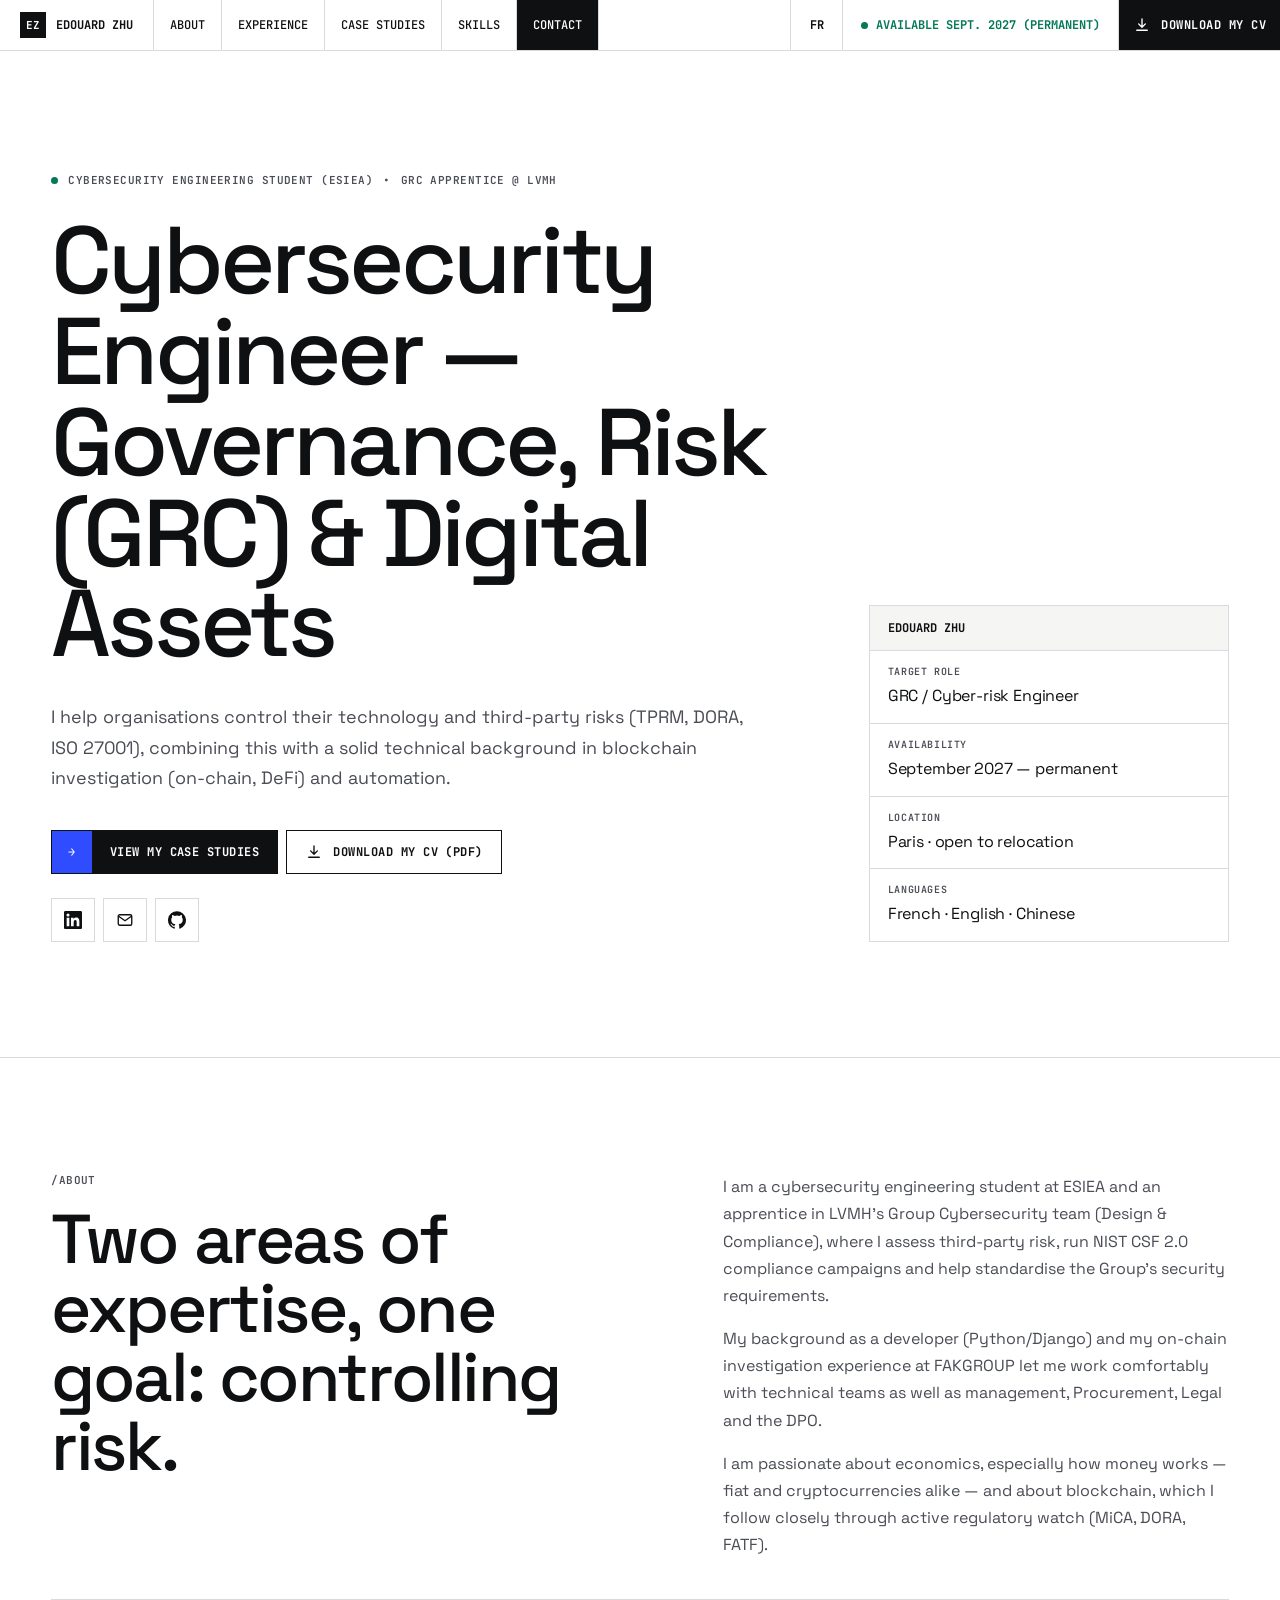
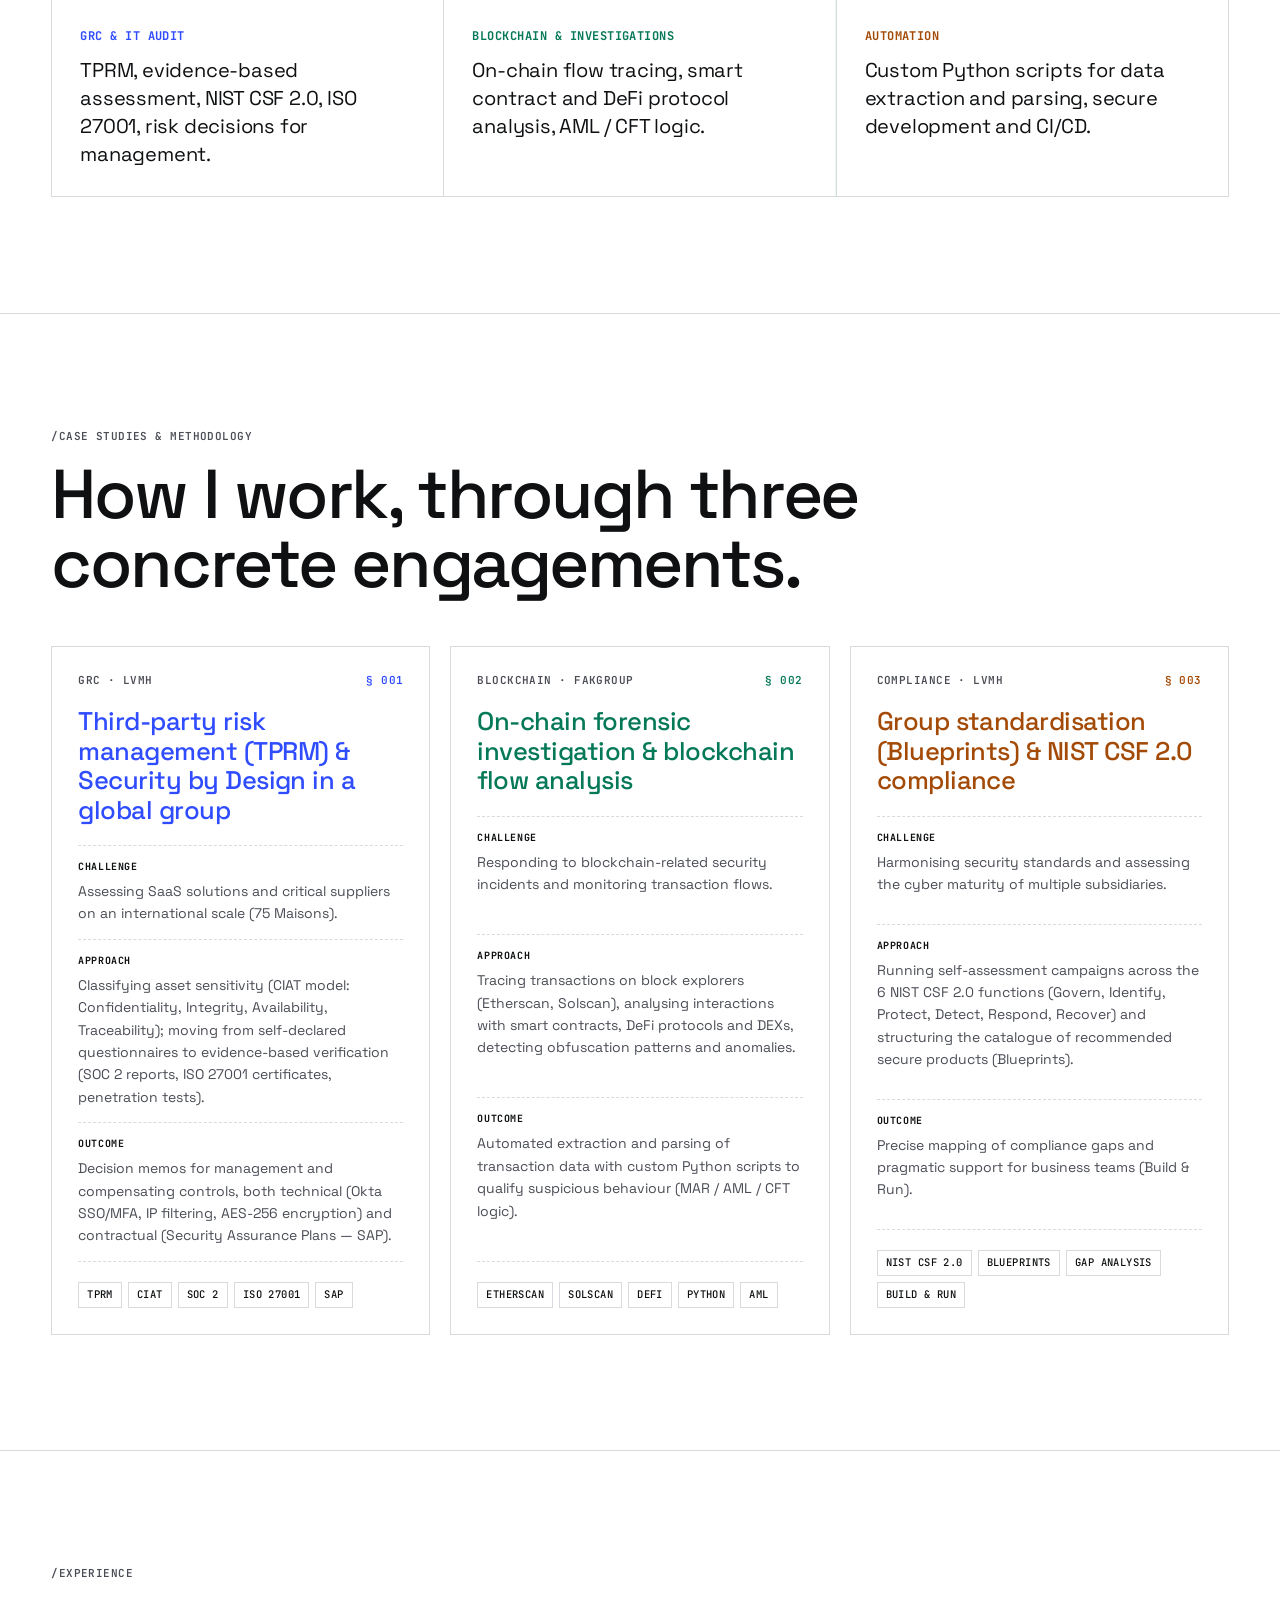
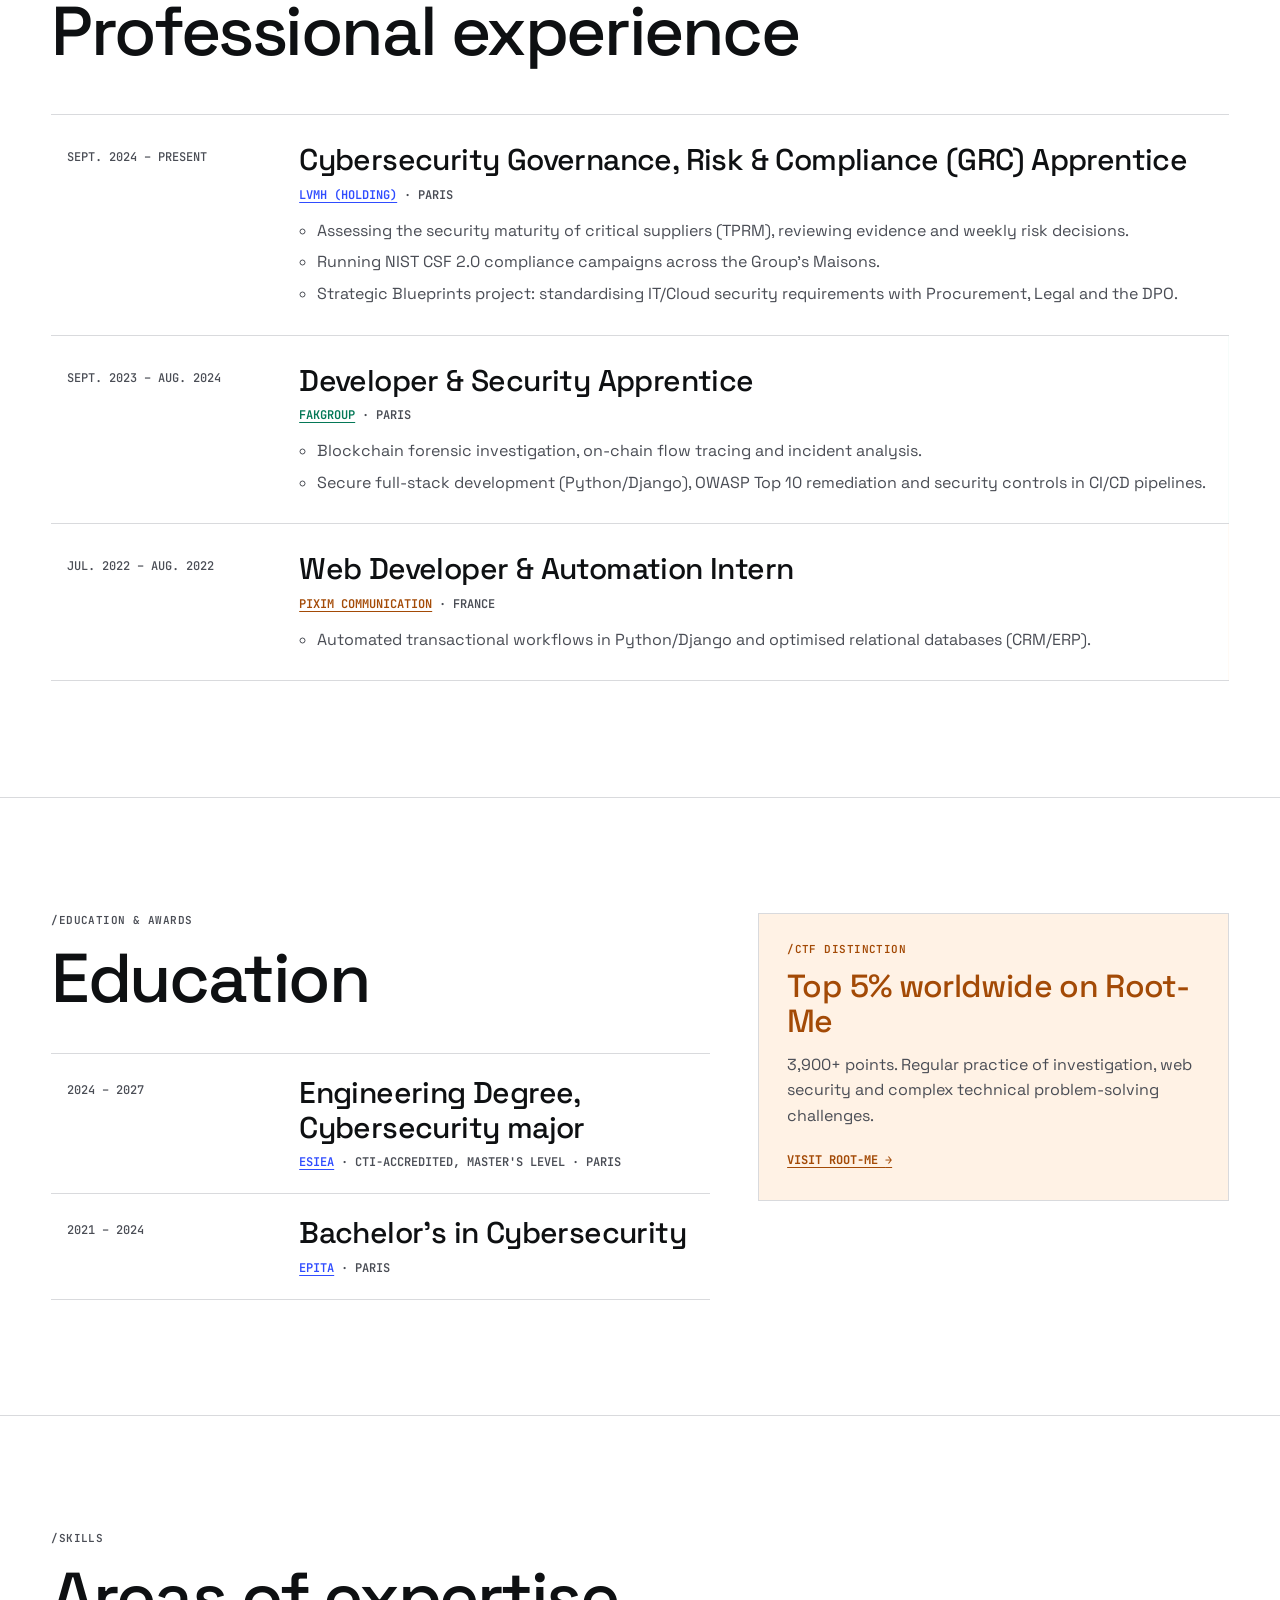
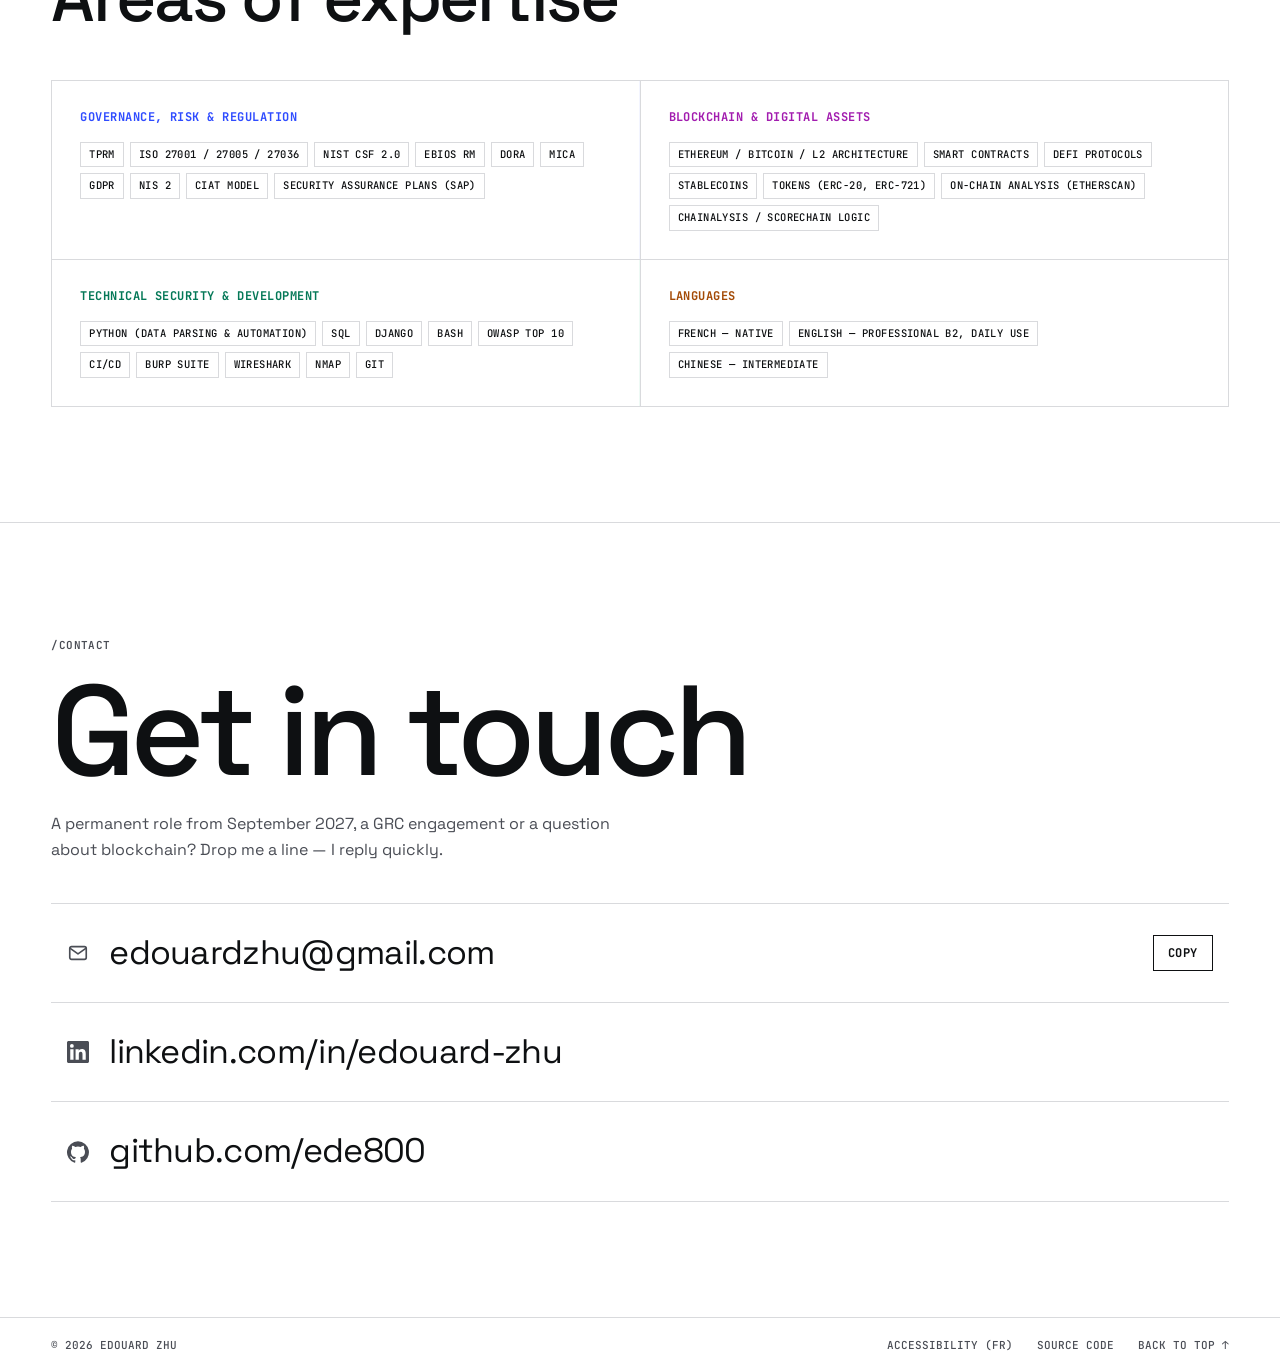
==== commit 6535b24c: "Retour au thème itsua : Space Grotesk, JetBrains Mono, navigation indexée et aplats colorés" ====
--- a/en/index.html
+++ b/en/index.html
@@ -6,7 +6,7 @@
 <title>Edouard Zhu | Cybersecurity Engineer — GRC & Digital Assets</title>
 <meta name="description" content="Cybersecurity engineering student (ESIEA) and GRC apprentice at LVMH: third-party risk (TPRM), NIST CSF 2.0, ISO 27001, DORA and on-chain blockchain investigation. Available September 2027 (permanent role).">
 <meta name="author" content="Edouard Zhu">
-<meta name="theme-color" content="#0F172A">
+<meta name="theme-color" content="#ffffff">
 <link rel="canonical" href="https://ede800.github.io/en/">
 <link rel="alternate" hreflang="fr" href="https://ede800.github.io/">
 <link rel="alternate" hreflang="en" href="https://ede800.github.io/en/">
@@ -26,7 +26,7 @@
 <link rel="icon" href="../assets/favicon.svg" type="image/svg+xml">
 <link rel="preconnect" href="https://fonts.googleapis.com">
 <link rel="preconnect" href="https://fonts.gstatic.com" crossorigin>
-<link href="https://fonts.googleapis.com/css2?family=Inter:wght@400;500;600;700&display=swap" rel="stylesheet">
+<link href="https://fonts.googleapis.com/css2?family=JetBrains+Mono:wght@400;500;700&family=Space+Grotesk:wght@400;500;600;700&display=swap" rel="stylesheet">
 <link rel="stylesheet" href="../assets/style.css">
 <script>document.documentElement.className = "js";</script>
 <script type="application/ld+json">
@@ -60,11 +60,11 @@
     <div class="nav-panel" id="site-nav">
       <nav aria-label="Main navigation">
         <ul class="nav-links">
-        <li><a href="#apropos">About</a></li>
-        <li><a href="#experiences">Experience</a></li>
-        <li><a href="#etudes">Case studies</a></li>
-        <li><a href="#competences">Skills</a></li>
-        <li><a href="#contact">Contact</a></li>
+        <li><a href="#apropos"><span class="idx" aria-hidden="true">[ 00 ]</span>About</a></li>
+        <li><a href="#experiences"><span class="idx" aria-hidden="true">[ 01 ]</span>Experience</a></li>
+        <li><a href="#etudes"><span class="idx" aria-hidden="true">[ 02 ]</span>Case studies</a></li>
+        <li><a href="#competences"><span class="idx" aria-hidden="true">[ 03 ]</span>Skills</a></li>
+        <li><a href="#contact"><span class="idx" aria-hidden="true">[ 04 ]</span>Contact</a></li>
         </ul>
       </nav>
       <div class="header-actions">
@@ -112,7 +112,7 @@
   <section id="apropos" class="section" aria-labelledby="apropos-h">
     <div class="wrap about-grid">
       <div>
-        <p class="kicker">About</p>
+        <p class="kicker"><span aria-hidden="true">/</span>About</p>
         <h2 id="apropos-h">Two areas of expertise, one goal: controlling risk.</h2>
       </div>
       <div class="prose">
@@ -121,19 +121,19 @@
         <p>I am passionate about economics, especially how money works — fiat and cryptocurrencies alike — and about blockchain, which I follow closely through active regulatory watch (MiCA, DORA, FATF).</p>
       </div>
       <ul class="pillars">
-        <li><h3>GRC &amp; IT Audit</h3><p>TPRM, evidence-based assessment, NIST CSF 2.0, ISO 27001, risk decisions for management.</p></li>
-        <li><h3>Blockchain &amp; investigations</h3><p>On-chain flow tracing, smart contract and DeFi protocol analysis, AML / CFT logic.</p></li>
-        <li><h3>Automation</h3><p>Custom Python scripts for data extraction and parsing, secure development and CI/CD.</p></li>
+        <li class="wash" style="--wash: var(--accent-soft); --c: var(--accent)"><h3>GRC &amp; IT Audit</h3><p>TPRM, evidence-based assessment, NIST CSF 2.0, ISO 27001, risk decisions for management.</p></li>
+        <li class="wash" style="--wash: var(--green-soft); --c: var(--green)"><h3>Blockchain &amp; investigations</h3><p>On-chain flow tracing, smart contract and DeFi protocol analysis, AML / CFT logic.</p></li>
+        <li class="wash" style="--wash: var(--orange-soft); --c: var(--orange)"><h3>Automation</h3><p>Custom Python scripts for data extraction and parsing, secure development and CI/CD.</p></li>
       </ul>
     </div>
   </section>
 
   <section id="etudes" class="section section-alt" aria-labelledby="etudes-h">
     <div class="wrap">
-      <p class="kicker">Case studies &amp; methodology</p>
+      <p class="kicker"><span aria-hidden="true">/</span>Case studies &amp; methodology</p>
       <h2 id="etudes-h">How I work, through three concrete engagements.</h2>
       <div class="cases">
-      <article class="case" aria-labelledby="case1">
+      <article class="case" style="--c: var(--accent); --fill: var(--accent-soft)" aria-labelledby="case1">
         <p class="case-meta"><span class="case-num">01</span>GRC · LVMH</p>
         <h3 id="case1">Third-party risk management (TPRM) &amp; Security by Design in a global group</h3>
         <ol class="case-steps">
@@ -143,7 +143,7 @@
         </ol>
         <ul class="tags" aria-label="Mots-clés"><li>TPRM</li><li>CIAT</li><li>SOC 2</li><li>ISO 27001</li><li>SAP</li></ul>
       </article>
-      <article class="case" aria-labelledby="case2">
+      <article class="case" style="--c: var(--green); --fill: var(--green-soft)" aria-labelledby="case2">
         <p class="case-meta"><span class="case-num">02</span>Blockchain · FAKGROUP</p>
         <h3 id="case2">On-chain forensic investigation &amp; blockchain flow analysis</h3>
         <ol class="case-steps">
@@ -153,7 +153,7 @@
         </ol>
         <ul class="tags" aria-label="Mots-clés"><li>Etherscan</li><li>Solscan</li><li>DeFi</li><li>Python</li><li>AML</li></ul>
       </article>
-      <article class="case" aria-labelledby="case3">
+      <article class="case" style="--c: var(--orange); --fill: var(--orange-soft)" aria-labelledby="case3">
         <p class="case-meta"><span class="case-num">03</span>Compliance · LVMH</p>
         <h3 id="case3">Group standardisation (Blueprints) &amp; NIST CSF 2.0 compliance</h3>
         <ol class="case-steps">
@@ -169,10 +169,10 @@
 
   <section id="experiences" class="section" aria-labelledby="experiences-h">
     <div class="wrap">
-      <p class="kicker">Experience</p>
+      <p class="kicker"><span aria-hidden="true">/</span>Experience</p>
       <h2 id="experiences-h">Professional experience</h2>
       <ol class="timeline">
-      <li class="tl-item">
+      <li class="tl-item wash">
         <div class="tl-date">Sept. 2024 – Present</div>
         <div class="tl-body">
           <h3>Cybersecurity Governance, Risk &amp; Compliance (GRC) Apprentice</h3>
@@ -184,7 +184,7 @@
           </ul>
         </div>
       </li>
-      <li class="tl-item">
+      <li class="tl-item wash">
         <div class="tl-date">Sept. 2023 – Aug. 2024</div>
         <div class="tl-body">
           <h3>Developer &amp; Security Apprentice</h3>
@@ -195,7 +195,7 @@
           </ul>
         </div>
       </li>
-      <li class="tl-item">
+      <li class="tl-item wash">
         <div class="tl-date">Jul. 2022 – Aug. 2022</div>
         <div class="tl-body">
           <h3>Web Developer &amp; Automation Intern</h3>
@@ -212,7 +212,7 @@
   <section id="formation" class="section section-alt" aria-labelledby="formation-h">
     <div class="wrap edu-grid">
       <div>
-        <p class="kicker">Education &amp; awards</p>
+        <p class="kicker"><span aria-hidden="true">/</span>Education &amp; awards</p>
         <h2 id="formation-h">Education</h2>
         <ol class="edu">
         <li class="edu-item"><div class="tl-date">2024 – 2027</div><div><h3>Engineering Degree, Cybersecurity major</h3><p class="tl-org"><a href="https://www.esiea.fr" target="_blank" rel="noopener">ESIEA<span class="sr-only"> (opens in a new tab)</span></a> <span aria-hidden="true">·</span> CTI-accredited, Master's level · Paris</p></div></li>
@@ -220,7 +220,7 @@
         </ol>
       </div>
       <div class="award">
-        <p class="kicker kicker-gold">CTF distinction</p>
+        <p class="kicker kicker-gold"><span aria-hidden="true">/</span>CTF distinction</p>
         <h3>Top 5% worldwide on Root-Me</h3>
         <p>3,900+ points. Regular practice of investigation, web security and complex technical problem-solving challenges.</p>
         <a class="text-link" href="https://www.root-me.org" target="_blank" rel="noopener">Visit Root-Me <span aria-hidden="true">→</span><span class="sr-only"> (opens in a new tab)</span></a>
@@ -230,13 +230,13 @@
 
   <section id="competences" class="section" aria-labelledby="competences-h">
     <div class="wrap">
-      <p class="kicker">Skills</p>
+      <p class="kicker"><span aria-hidden="true">/</span>Skills</p>
       <h2 id="competences-h">Areas of expertise</h2>
       <div class="skills">
-      <div class="skill-group"><h3>Governance, Risk &amp; Regulation</h3><ul class="tags"><li>TPRM</li><li>ISO 27001 / 27005 / 27036</li><li>NIST CSF 2.0</li><li>EBIOS RM</li><li>DORA</li><li>MiCA</li><li>GDPR</li><li>NIS 2</li><li>CIAT model</li><li>Security Assurance Plans (SAP)</li></ul></div>
-      <div class="skill-group"><h3>Blockchain &amp; Digital Assets</h3><ul class="tags"><li>Ethereum / Bitcoin / L2 architecture</li><li>Smart contracts</li><li>DeFi protocols</li><li>Stablecoins</li><li>Tokens (ERC-20, ERC-721)</li><li>On-chain analysis (Etherscan)</li><li>Chainalysis / Scorechain logic</li></ul></div>
-      <div class="skill-group"><h3>Technical security &amp; Development</h3><ul class="tags"><li>Python (data parsing &amp; automation)</li><li>SQL</li><li>Django</li><li>Bash</li><li>OWASP Top 10</li><li>CI/CD</li><li>Burp Suite</li><li>Wireshark</li><li>Nmap</li><li>Git</li></ul></div>
-      <div class="skill-group"><h3>Languages</h3><ul class="tags"><li>French — native</li><li>English — professional B2, daily use</li><li>Chinese — intermediate</li></ul></div>
+      <div class="skill-group wash"><h3>Governance, Risk &amp; Regulation</h3><ul class="tags"><li>TPRM</li><li>ISO 27001 / 27005 / 27036</li><li>NIST CSF 2.0</li><li>EBIOS RM</li><li>DORA</li><li>MiCA</li><li>GDPR</li><li>NIS 2</li><li>CIAT model</li><li>Security Assurance Plans (SAP)</li></ul></div>
+      <div class="skill-group wash"><h3>Blockchain &amp; Digital Assets</h3><ul class="tags"><li>Ethereum / Bitcoin / L2 architecture</li><li>Smart contracts</li><li>DeFi protocols</li><li>Stablecoins</li><li>Tokens (ERC-20, ERC-721)</li><li>On-chain analysis (Etherscan)</li><li>Chainalysis / Scorechain logic</li></ul></div>
+      <div class="skill-group wash"><h3>Technical security &amp; Development</h3><ul class="tags"><li>Python (data parsing &amp; automation)</li><li>SQL</li><li>Django</li><li>Bash</li><li>OWASP Top 10</li><li>CI/CD</li><li>Burp Suite</li><li>Wireshark</li><li>Nmap</li><li>Git</li></ul></div>
+      <div class="skill-group wash"><h3>Languages</h3><ul class="tags"><li>French — native</li><li>English — professional B2, daily use</li><li>Chinese — intermediate</li></ul></div>
       </div>
     </div>
   </section>
@@ -244,7 +244,7 @@
   <section id="contact" class="section contact" aria-labelledby="contact-h">
     <div class="wrap contact-grid">
       <div>
-        <p class="kicker">Contact</p>
+        <p class="kicker"><span aria-hidden="true">/</span>Contact</p>
         <h2 id="contact-h">Get in touch</h2>
         <p class="contact-lead">A permanent role from September 2027, a GRC engagement or a question about blockchain? Drop me a line — I reply quickly.</p>
       </div>
--- a/assets/style.css
+++ b/assets/style.css
@@ -1,242 +1,240 @@
-/* Edouard Zhu — portfolio · "Executive Corporate & Tech" */
+/* Edouard Zhu — portfolio · thème inspiré d'itsua.com */
 :root {
-  --slate: #0F172A;
-  --navy: #0F2D5F;
-  --bg: #F8FAFC;
-  --surface: #FFFFFF;
-  --text: #1E293B;
-  --muted: #475569;
-  --line: #E2E8F0;
-  --line-strong: #CBD5E1;
-  --accent: #1D4ED8;
-  --accent-soft: #EFF4FF;
-  --gold: #A67C2E;
-  --gold-text: #7C5A1A;
-  --radius: 12px;
-  --shadow: 0 1px 2px rgba(15, 23, 42, .04), 0 8px 24px -12px rgba(15, 23, 42, .12);
-  --font: "Inter", ui-sans-serif, system-ui, -apple-system, "Segoe UI", Roboto, Arial, sans-serif;
-  --header-h: 64px;
+  --ink: #0e1012;
+  --sub: #4a4d55;
+  --line: #d9dadd;
+  --paper: #f5f5f3;
+  --bg: #ffffff;
+  --accent: #2f4cff;
+  --green: #047857;
+  --orange: #a34a06;
+  --magenta: #a21caf;
+  --accent-soft: #eef1ff;
+  --green-soft: #e6f7f1;
+  --orange-soft: #fff2e5;
+  --magenta-soft: #fbeefc;
+  --font: "Space Grotesk", "Inter", "Helvetica Neue", Helvetica, Arial, sans-serif;
+  --mono: "JetBrains Mono", "IBM Plex Mono", ui-monospace, monospace;
+  --ease: cubic-bezier(.33, .9, .3, 1);
+  --header-h: 50px;
 }
 
 *, *::before, *::after { box-sizing: border-box; }
-html { scroll-behavior: smooth; scroll-padding-top: calc(var(--header-h) + 16px); -webkit-text-size-adjust: 100%; }
-body {
-  margin: 0; background: var(--bg); color: var(--text);
-  font: 16px/1.65 var(--font); font-feature-settings: "cv11", "ss01";
-  -webkit-font-smoothing: antialiased; text-rendering: optimizeLegibility;
-}
-h1, h2, h3 { margin: 0; color: var(--slate); letter-spacing: -.02em; line-height: 1.2; }
+html { scroll-behavior: smooth; scroll-padding-top: calc(var(--header-h) + 12px); -webkit-text-size-adjust: 100%; }
+body { margin: 0; background: var(--bg); color: var(--ink); font: 16px/1.6 var(--font); -webkit-font-smoothing: antialiased; }
+h1, h2, h3 { margin: 0; font-weight: 500; letter-spacing: -.02em; line-height: 1.1; }
 p { margin: 0; }
 ul, ol { margin: 0; padding: 0; }
-a { color: var(--accent); }
+a { color: inherit; }
 svg { width: 18px; height: 18px; flex: none; }
 
-.wrap { width: 100%; max-width: 1240px; margin-inline: auto; padding-inline: clamp(16px, 4vw, 32px); }
+.wrap { width: 100%; padding-inline: clamp(16px, 4vw, 64px); }
 .sr-only { position: absolute !important; width: 1px; height: 1px; padding: 0; margin: -1px; overflow: hidden; clip: rect(0 0 0 0); white-space: nowrap; border: 0; }
-.skip { position: absolute; left: -999px; top: 8px; z-index: 100; padding: 10px 16px; border-radius: 8px; background: var(--slate); color: #fff; font-weight: 600; }
+.print-only { display: none; }
+.skip { position: absolute; left: -999px; top: 8px; z-index: 100; padding: 10px 14px; background: var(--ink); color: #fff; font: 600 12px var(--mono); }
 .skip:focus { left: 8px; }
 main:focus { outline: none; }
-:focus-visible { outline: 2px solid var(--accent); outline-offset: 3px; border-radius: 4px; }
+:focus-visible { outline: 2px solid var(--accent); outline-offset: 2px; }
+
+/* Balayage de couleur au survol */
+.wash {
+  background-image: linear-gradient(90deg, var(--wash, var(--paper)) 0 50%, transparent 50% 100%);
+  background-size: 200% 100%; background-position: 100% 0;
+  transition: background-position .7s var(--ease);
+}
+.wash:hover { background-position: 0 0; }
 
 /* ---------- Boutons ---------- */
 .btn {
-  display: inline-flex; align-items: center; justify-content: center; gap: 8px;
-  min-height: 44px; padding: 10px 18px; border-radius: 8px; border: 1px solid transparent;
-  font: 600 15px/1.2 var(--font); text-decoration: none; cursor: pointer; white-space: nowrap;
-  transition: background-color .15s, border-color .15s, color .15s;
-}
-.btn-sm { min-height: 38px; padding: 8px 14px; font-size: 14px; }
-.btn-primary { background: var(--navy); color: #fff; }
-.btn-primary:hover { background: var(--slate); }
-.btn-light { background: #fff; color: var(--slate); }
-.btn-light:hover { background: #E2E8F0; }
-.btn-outline-light { color: #fff; border-color: rgba(255, 255, 255, .4); }
-.btn-outline-light:hover { border-color: #fff; background: rgba(255, 255, 255, .08); }
-.btn-ghost { background: var(--surface); color: var(--slate); border-color: var(--line-strong); }
-.btn-ghost:hover { border-color: var(--slate); }
-.hero :focus-visible { outline-color: #fff; }
+  display: inline-flex; align-items: center; justify-content: center; gap: 10px;
+  min-height: 44px; padding: 12px 18px; border: 1px solid var(--ink);
+  font: 700 12px/1.2 var(--mono); letter-spacing: .04em; text-transform: uppercase; text-decoration: none; white-space: nowrap; cursor: pointer;
+  transition: background-color .2s, color .2s, border-color .2s;
+}
+.btn-sm { min-height: 36px; padding: 8px 14px; }
+.btn-primary, .btn-light { background: var(--ink); color: #fff; }
+.btn-primary:hover, .btn-light:hover { background: var(--accent); border-color: var(--accent); }
+.btn-outline-light, .btn-ghost { background: #fff; color: var(--ink); }
+.btn-outline-light:hover, .btn-ghost:hover { background: var(--ink); color: #fff; }
+/* Bouton principal : carré bleu avec flèche, façon itsua */
+.btn-light { padding-left: 0; gap: 0; }
+.btn-light::before { content: "→"; display: grid; place-items: center; align-self: stretch; margin: -12px 18px -12px 0; padding: 0 16px; background: var(--accent); }
+.btn-light svg { display: none; }
 
 /* ---------- En-tête ---------- */
 .site-header {
   position: sticky; top: 0; z-index: 50;
-  background: rgba(248, 250, 252, .92); backdrop-filter: saturate(1.6) blur(10px);
-  border-bottom: 1px solid var(--line);
-}
-.print-only { display: none; }
-.header-inner { display: flex; align-items: center; gap: 24px; min-height: var(--header-h); }
-.logo { display: inline-flex; align-items: center; gap: 10px; color: var(--slate); font-weight: 700; text-decoration: none; letter-spacing: -.01em; white-space: nowrap; }
-.logo-mark { display: grid; place-items: center; width: 32px; height: 32px; border-radius: 8px; background: var(--navy); color: #fff; font-size: 12px; letter-spacing: .02em; }
-.nav-panel { display: flex; align-items: center; gap: 24px; flex: 1; }
-.nav-links { display: flex; gap: 4px; list-style: none; }
-.nav-links a { display: block; padding: 8px 11px; white-space: nowrap; border-radius: 6px; color: var(--muted); font-size: 14px; font-weight: 500; text-decoration: none; }
-.nav-links a:hover { color: var(--slate); background: #EEF2F7; }
-.nav-links a[aria-current] { color: var(--navy); background: var(--accent-soft); }
-.header-actions { display: flex; align-items: center; gap: 16px; margin-left: auto; }
-.lang { display: grid; place-items: center; min-width: 40px; min-height: 36px; border: 1px solid var(--line-strong); border-radius: 6px; color: var(--slate); font-size: 13px; font-weight: 600; text-decoration: none; }
-.lang:hover { border-color: var(--slate); }
-.status { display: inline-flex; align-items: center; gap: 8px; color: var(--muted); font-size: 13px; white-space: nowrap; }
-.status-dot { width: 8px; height: 8px; border-radius: 50%; background: #15803D; box-shadow: 0 0 0 3px #DCFCE7; }
+  border-bottom: 1px solid var(--line); background: rgba(255, 255, 255, .95); backdrop-filter: blur(8px);
+  font: 500 12px var(--mono);
+}
+.header-inner { display: flex; align-items: stretch; min-height: var(--header-h); padding-inline: 0; }
+.logo { display: inline-flex; align-items: center; gap: 10px; padding: 0 20px; border-right: 1px solid var(--line); font-weight: 700; text-decoration: none; text-transform: uppercase; white-space: nowrap; }
+.logo-mark { display: grid; place-items: center; width: 26px; height: 26px; background: var(--ink); color: #fff; font-size: 11px; }
+.nav-panel { display: flex; align-items: stretch; flex: 1; min-width: 0; }
+.nav-panel nav { display: flex; min-width: 0; }
+.nav-links { display: flex; list-style: none; }
+.nav-links a { display: flex; align-items: center; gap: 6px; height: 100%; padding: 0 16px; border-right: 1px solid var(--line); text-decoration: none; text-transform: uppercase; white-space: nowrap; transition: background .2s; }
+.nav-links a:hover { background: var(--paper); }
+.nav-links a:focus-visible { outline-offset: -3px; }
+.nav-links a[aria-current] { background: var(--ink); color: #fff; }
+.idx { color: var(--sub); display: none; }
+.nav-links a[aria-current] .idx { color: #b7b9bf; }
+@media (min-width: 1360px) { .idx { display: inline; } }
+.header-actions { display: flex; align-items: stretch; margin-left: auto; }
+.header-actions > * { border-left: 1px solid var(--line); }
+.lang { display: grid; place-items: center; min-width: 52px; font-weight: 700; text-decoration: none; }
+.lang:hover { background: var(--paper); }
+.status { display: inline-flex; align-items: center; gap: 8px; padding: 0 18px; color: var(--green); font-weight: 700; text-transform: uppercase; white-space: nowrap; }
+.status-dot { width: 7px; height: 7px; border-radius: 50%; background: var(--green); }
+.header-actions .btn { min-height: 0; border: 0; border-left: 1px solid var(--line); }
+.header-actions .btn:focus-visible { outline-offset: -3px; outline-color: #fff; }
 .menu-btn { display: none; }
 
-@media (max-width: 1280px) { .status { display: none; } }
-@media (max-width: 1040px) {
+@media (max-width: 1200px) { .status { display: none; } }
+@media (max-width: 960px) {
   .menu-btn {
-    display: inline-flex; align-items: center; gap: 8px; margin-left: auto;
-    min-height: 40px; padding: 8px 12px; border: 1px solid var(--line-strong); border-radius: 8px;
-    background: var(--surface); color: var(--slate); font: 600 14px var(--font); cursor: pointer;
+    display: inline-flex; align-items: center; gap: 8px; margin-left: auto; padding: 0 18px;
+    border: 0; border-left: 1px solid var(--line); background: #fff; color: var(--ink);
+    font: 700 12px var(--mono); text-transform: uppercase; cursor: pointer;
   }
   .js .nav-panel { display: none; }
   .js .site-header.open .nav-panel { display: flex; }
-  .nav-panel {
-    position: absolute; top: 100%; left: 0; right: 0;
-    flex-direction: column; align-items: stretch; gap: 16px;
-    padding: 16px clamp(16px, 4vw, 32px) 24px; background: var(--bg); border-bottom: 1px solid var(--line); box-shadow: var(--shadow);
-  }
-  .no-js .nav-panel { position: static; box-shadow: none; border: 0; padding-inline: 0; }
+  .nav-panel { position: absolute; top: 100%; left: 0; right: 0; flex-direction: column; background: #fff; border-bottom: 1px solid var(--line); }
+  .no-js .nav-panel { position: static; border: 0; }
   .no-js .header-inner { flex-wrap: wrap; }
   .no-js .menu-btn { display: none; }
-  .nav-links { flex-direction: column; }
-  .nav-links a { padding: 12px; font-size: 16px; }
-  .header-actions { flex-wrap: wrap; margin-left: 0; }
+  .nav-links { flex-direction: column; width: 100%; }
+  .nav-panel nav { width: 100%; }
+  .nav-links a { padding: 16px 20px; border-right: 0; border-bottom: 1px solid var(--line); font-size: 14px; }
+  .idx { display: inline; }
+  .header-actions { flex-wrap: wrap; margin: 0; }
+  .header-actions > * { border-left: 0; border-right: 1px solid var(--line); min-height: 52px; }
   .status { display: inline-flex; }
 }
 
 /* ---------- Hero ---------- */
-.hero {
-  position: relative; overflow: hidden; color: #E2E8F0;
-  background:
-    radial-gradient(80% 60% at 85% 0%, rgba(29, 78, 216, .28), transparent 60%),
-    linear-gradient(160deg, var(--slate) 0%, var(--navy) 100%);
-  padding-block: clamp(64px, 10vw, 120px);
-}
-.hero::after { /* trame fine, très discrète */
-  content: ""; position: absolute; inset: 0; pointer-events: none; opacity: .5;
-  background-image: linear-gradient(rgba(255,255,255,.04) 1px, transparent 1px), linear-gradient(90deg, rgba(255,255,255,.04) 1px, transparent 1px);
-  background-size: 48px 48px; mask-image: linear-gradient(180deg, #000, transparent 85%);
-}
-.hero-grid { position: relative; z-index: 1; display: grid; gap: 48px; align-items: center; }
-@media (min-width: 980px) { .hero-grid { grid-template-columns: minmax(0, 1fr) 340px; } }
-.badge {
-  display: inline-flex; align-items: center; gap: 10px; flex-wrap: wrap;
-  padding: 6px 14px; border: 1px solid rgba(255,255,255,.18); border-radius: 999px;
-  background: rgba(255,255,255,.06); color: #E2E8F0; font-size: 13px; font-weight: 500;
-}
-.badge-dot { width: 6px; height: 6px; border-radius: 50%; background: #D4B06A; }
-.hero h1 { margin-top: 24px; max-width: 18ch; color: #fff; font-size: clamp(34px, 5.4vw, 60px); font-weight: 700; line-height: 1.08; letter-spacing: -.03em; }
-.hero-lead { margin-top: 24px; max-width: 62ch; color: #CBD5E1; font-size: clamp(16px, 1.6vw, 19px); line-height: 1.65; }
-.hero-cta { display: flex; flex-wrap: wrap; gap: 12px; margin-top: 36px; }
-.socials { display: flex; gap: 10px; margin-top: 28px; }
-.icon-btn { display: grid; place-items: center; width: 44px; height: 44px; border: 1px solid rgba(255,255,255,.2); border-radius: 10px; color: #E2E8F0; }
-.icon-btn:hover { color: #fff; border-color: #fff; background: rgba(255,255,255,.08); }
-.facts { padding: 28px; border: 1px solid rgba(255,255,255,.14); border-radius: var(--radius); background: rgba(15, 23, 42, .45); backdrop-filter: blur(6px); }
-.facts-name { padding-bottom: 16px; margin-bottom: 8px; border-bottom: 1px solid rgba(255,255,255,.12); color: #fff; font-weight: 600; }
+.hero { padding-block: clamp(56px, 9vw, 120px); border-bottom: 1px solid var(--line); }
+.hero-grid { display: grid; gap: 48px; align-items: end; }
+@media (min-width: 1100px) { .hero-grid { grid-template-columns: minmax(0, 1fr) 360px; } }
+.badge { display: inline-flex; align-items: center; gap: 10px; flex-wrap: wrap; color: var(--sub); font: 600 11px/1.5 var(--mono); letter-spacing: .04em; text-transform: uppercase; }
+.badge-dot { width: 7px; height: 7px; border-radius: 50%; background: var(--green); }
+.hero h1 { margin-top: 24px; max-width: 15ch; font-size: clamp(40px, 7.4vw, 104px); line-height: .96; letter-spacing: -.04em; }
+.hero-lead { margin-top: 32px; max-width: 64ch; color: var(--sub); font-size: clamp(15px, 1.4vw, 18px); line-height: 1.7; }
+.hero-cta { display: flex; flex-wrap: wrap; gap: 8px; margin-top: 36px; }
+.socials { display: flex; gap: 8px; margin-top: 24px; }
+.icon-btn { display: grid; place-items: center; width: 44px; height: 44px; border: 1px solid var(--line); color: var(--ink); transition: background .2s, color .2s, border-color .2s; }
+.icon-btn:hover { background: var(--ink); border-color: var(--ink); color: #fff; }
+.facts { border: 1px solid var(--line); }
+.facts-name { padding: 14px 18px; border-bottom: 1px solid var(--line); background: var(--paper); font: 700 12px var(--mono); text-transform: uppercase; }
 .facts dl { margin: 0; }
-.facts dl > div { padding-block: 12px; border-bottom: 1px solid rgba(255,255,255,.08); }
-.facts dl > div:last-child { border-bottom: 0; padding-bottom: 0; }
-.facts dt { color: #94A3B8; font-size: 12px; font-weight: 500; letter-spacing: .06em; text-transform: uppercase; }
-.facts dd { margin: 4px 0 0; color: #F1F5F9; font-size: 15px; }
+.facts dl > div { padding: 14px 18px; border-bottom: 1px solid var(--line); }
+.facts dl > div:last-child { border-bottom: 0; }
+.facts dt { color: var(--sub); font: 600 10px/1.4 var(--mono); letter-spacing: .06em; text-transform: uppercase; }
+.facts dd { margin: 4px 0 0; font-size: 16px; letter-spacing: -.01em; }
 
 /* ---------- Sections ---------- */
-.section { padding-block: clamp(64px, 9vw, 112px); border-bottom: 1px solid var(--line); }
-.section-alt { background: var(--surface); }
-.kicker { color: var(--accent); font-size: 13px; font-weight: 600; letter-spacing: .08em; text-transform: uppercase; }
-.kicker-gold { color: var(--gold-text); }
-.section h2 { margin-top: 12px; max-width: 26ch; font-size: clamp(28px, 3.6vw, 40px); font-weight: 700; letter-spacing: -.025em; }
+.section { padding-block: clamp(56px, 9vw, 120px); border-bottom: 1px solid var(--line); }
+.kicker { color: var(--sub); font: 600 11px/1.4 var(--mono); letter-spacing: .04em; text-transform: uppercase; }
+.kicker-gold { color: var(--orange); }
+.section h2 { margin-top: 16px; max-width: 22ch; font-size: clamp(34px, 5.4vw, 72px); line-height: 1; letter-spacing: -.035em; }
 
 /* À propos */
 .about-grid { display: grid; gap: 40px 64px; }
-@media (min-width: 900px) { .about-grid { grid-template-columns: 5fr 7fr; } .pillars { grid-column: 1 / -1; } }
-.prose { display: grid; gap: 16px; color: var(--muted); font-size: 17px; }
-.pillars { display: grid; gap: 16px; list-style: none; }
-@media (min-width: 700px) { .pillars { grid-template-columns: repeat(3, 1fr); } }
-.pillars li { padding: 24px; border: 1px solid var(--line); border-top: 2px solid var(--gold); border-radius: var(--radius); background: var(--surface); }
-.pillars h3 { font-size: 17px; }
-.pillars p { margin-top: 8px; color: var(--muted); font-size: 15px; }
+@media (min-width: 960px) { .about-grid { grid-template-columns: 6fr 5fr; } .pillars { grid-column: 1 / -1; } }
+.prose { display: grid; gap: 16px; align-content: end; color: var(--sub); font-size: 16px; line-height: 1.7; }
+.pillars { display: grid; list-style: none; border-top: 1px solid var(--line); border-left: 1px solid var(--line); }
+@media (min-width: 760px) { .pillars { grid-template-columns: repeat(3, 1fr); } }
+.pillars li { padding: 28px; border-right: 1px solid var(--line); border-bottom: 1px solid var(--line); }
+.pillars h3 { color: var(--c); font: 700 12px/1.4 var(--mono); letter-spacing: .04em; text-transform: uppercase; }
+.pillars p { margin-top: 12px; font-size: clamp(17px, 1.6vw, 20px); line-height: 1.4; letter-spacing: -.01em; }
 
 /* Études de cas */
-.cases { display: grid; gap: 24px; margin-top: 48px; }
-@media (min-width: 1000px) { .cases { grid-template-columns: repeat(3, 1fr); } }
-.case { display: flex; flex-direction: column; gap: 20px; padding: 28px; border: 1px solid var(--line); border-radius: var(--radius); background: var(--bg); transition: border-color .2s, box-shadow .2s; }
-.case:hover { border-color: var(--line-strong); box-shadow: var(--shadow); }
-.case-meta { display: flex; align-items: center; gap: 12px; color: var(--muted); font-size: 13px; font-weight: 600; }
-.case-num { display: grid; place-items: center; width: 32px; height: 32px; border-radius: 8px; background: var(--navy); color: #fff; font-size: 13px; }
-.case h3 { font-size: 20px; line-height: 1.3; }
-.case-steps { display: grid; gap: 0; list-style: none; flex: 1; }
-.case-steps li { position: relative; padding: 0 0 18px 22px; border-left: 1px solid var(--line-strong); margin-left: 4px; }
-.case-steps li:last-child { padding-bottom: 0; border-left-color: transparent; }
-.case-steps li::before { content: ""; position: absolute; left: -5px; top: 6px; width: 9px; height: 9px; border-radius: 50%; background: var(--surface); border: 2px solid var(--accent); }
-.case-steps li:last-child::before { background: var(--gold); border-color: var(--gold); }
-.step-label { display: block; color: var(--slate); font-size: 13px; font-weight: 700; letter-spacing: .04em; text-transform: uppercase; }
-.case-steps p { margin-top: 4px; color: var(--muted); font-size: 15px; }
-
-.tags { display: flex; flex-wrap: wrap; gap: 8px; list-style: none; }
-.tags li { padding: 5px 10px; border: 1px solid var(--line); border-radius: 6px; background: var(--surface); color: var(--text); font-size: 13px; font-weight: 500; line-height: 1.4; }
-
-/* Expériences : timeline */
-.timeline { margin-top: 48px; list-style: none; }
-.tl-item { display: grid; gap: 8px 40px; padding-block: 28px; border-top: 1px solid var(--line); }
-.tl-item:last-child { border-bottom: 1px solid var(--line); }
-@media (min-width: 800px) {
-  .tl-item, .edu-item { grid-template-columns: 200px 1fr; }
-  .tl-body { position: relative; padding-left: 32px; border-left: 2px solid var(--line); }
-  .tl-body::before { content: ""; position: absolute; left: -7px; top: 6px; width: 12px; height: 12px; border-radius: 50%; background: var(--navy); box-shadow: 0 0 0 4px var(--bg); }
-}
-.tl-date { color: var(--muted); font-size: 14px; font-weight: 600; font-variant-numeric: tabular-nums; padding-top: 2px; }
-.tl-body h3, .edu-item h3 { font-size: 19px; }
-.tl-org { margin-top: 4px; color: var(--muted); font-size: 15px; }
-.tl-org a, .text-link { color: var(--navy); font-weight: 600; text-decoration: underline; text-decoration-color: var(--line-strong); text-underline-offset: 3px; }
-.tl-org a:hover, .text-link:hover { color: var(--accent); text-decoration-color: currentColor; }
-.tl-body ul { display: grid; gap: 8px; margin-top: 14px; padding-left: 18px; color: var(--muted); }
-.tl-body li::marker { color: var(--gold); }
+.cases { display: grid; gap: 20px; margin-top: 48px; }
+@media (min-width: 1100px) { .cases { grid-template-columns: repeat(3, 1fr); } }
+.case {
+  display: flex; flex-direction: column; gap: 20px; padding: 26px; border: 1px solid var(--line);
+  background-image: linear-gradient(135deg, var(--fill) 0, var(--fill) 49%, #fff 51%, #fff 100%);
+  background-size: 400% 400%; background-position: 100% 100%;
+  transition: background-position .9s var(--ease), transform .4s var(--ease), box-shadow .4s var(--ease);
+}
+.case:hover { background-position: 0 0; transform: translateY(-4px); box-shadow: 0 18px 40px -24px rgba(14, 16, 18, .35); }
+.case-meta { display: flex; align-items: center; justify-content: space-between; gap: 12px; color: var(--sub); font: 600 11px var(--mono); letter-spacing: .04em; text-transform: uppercase; }
+.case-num { order: 2; color: var(--c); }
+.case-num::before { content: "§ 0"; }
+.case h3 { color: var(--c); font-size: clamp(22px, 2vw, 26px); line-height: 1.15; }
+.case-steps { display: grid; list-style: none; flex: 1; border-top: 1px dashed var(--line); }
+.case-steps li { padding-block: 14px; border-bottom: 1px dashed var(--line); }
+.step-label { display: block; color: var(--ink); font: 700 10px/1.4 var(--mono); letter-spacing: .06em; text-transform: uppercase; }
+.case-steps p { margin-top: 6px; color: var(--sub); font-size: 14px; }
+
+.tags { display: flex; flex-wrap: wrap; gap: 6px; list-style: none; }
+.tags li { padding: 4px 8px; border: 1px solid var(--line); background: #fff; font: 500 10.5px/1.5 var(--mono); letter-spacing: .04em; text-transform: uppercase; }
+
+/* Expériences */
+.timeline { margin-top: 48px; list-style: none; border-top: 1px solid var(--line); }
+.tl-item { --wash: var(--accent-soft); display: grid; gap: 8px 32px; padding: 28px 16px; border-bottom: 1px solid var(--line); }
+.tl-item:nth-child(2) { --wash: var(--green-soft); }
+.tl-item:nth-child(3) { --wash: var(--orange-soft); }
+@media (min-width: 800px) { .tl-item, .edu-item { grid-template-columns: 200px 1fr; } }
+.tl-date { padding-top: 6px; color: var(--sub); font: 500 12px/1.4 var(--mono); text-transform: uppercase; }
+.tl-body h3, .edu-item h3 { font-size: clamp(21px, 2.4vw, 30px); line-height: 1.15; }
+.tl-org { margin-top: 8px; color: var(--sub); font: 600 12px/1.5 var(--mono); text-transform: uppercase; }
+.tl-org a { color: var(--accent); text-decoration: underline; text-underline-offset: 3px; }
+.tl-item:nth-child(2) .tl-org a { color: var(--green); }
+.tl-item:nth-child(3) .tl-org a { color: var(--orange); }
+.tl-org a:hover { color: var(--ink); }
+.tl-body ul { display: grid; gap: 6px; margin-top: 14px; padding-left: 18px; color: var(--sub); }
 
 /* Formation */
 .edu-grid { display: grid; gap: 48px; align-items: start; }
-@media (min-width: 900px) { .edu-grid { grid-template-columns: 7fr 5fr; } }
-.edu { margin-top: 40px; list-style: none; }
-.edu-item { display: grid; gap: 4px 40px; padding-block: 22px; border-top: 1px solid var(--line); }
-.award { padding: 32px; border: 1px solid var(--line); border-left: 3px solid var(--gold); border-radius: var(--radius); background: var(--bg); }
-.award h3 { margin-top: 12px; font-size: 22px; }
-.award p:not(.kicker) { margin-block: 12px 16px; color: var(--muted); }
+@media (min-width: 960px) { .edu-grid { grid-template-columns: 7fr 5fr; } }
+.edu { margin-top: 40px; list-style: none; border-top: 1px solid var(--line); }
+.edu-item { display: grid; gap: 4px 32px; padding: 22px 16px; border-bottom: 1px solid var(--line); }
+.award { padding: 28px; border: 1px solid var(--line); background: var(--orange-soft); }
+.award h3 { margin-top: 12px; color: var(--orange); font-size: clamp(24px, 2.6vw, 32px); }
+.award p:not(.kicker) { margin-block: 12px 18px; color: var(--sub); }
+.text-link { color: var(--orange); font: 700 12px var(--mono); text-transform: uppercase; text-decoration: underline; text-underline-offset: 3px; }
+.text-link:hover { color: var(--ink); }
 
 /* Compétences */
-.skills { display: grid; gap: 20px; margin-top: 48px; }
+.skills { display: grid; margin-top: 48px; border-top: 1px solid var(--line); border-left: 1px solid var(--line); }
 @media (min-width: 800px) { .skills { grid-template-columns: repeat(2, 1fr); } }
-.skill-group { padding: 28px; border: 1px solid var(--line); border-radius: var(--radius); background: var(--surface); }
-.skill-group h3 { margin-bottom: 16px; font-size: 16px; }
-.skill-group .tags li { background: var(--bg); }
+.skill-group { --wash: var(--accent-soft); padding: 28px; border-right: 1px solid var(--line); border-bottom: 1px solid var(--line); }
+.skill-group:nth-child(2) { --wash: var(--magenta-soft); }
+.skill-group:nth-child(3) { --wash: var(--green-soft); }
+.skill-group:nth-child(4) { --wash: var(--orange-soft); }
+.skill-group h3 { margin-bottom: 16px; color: var(--accent); font: 700 12px/1.4 var(--mono); letter-spacing: .04em; text-transform: uppercase; }
+.skill-group:nth-child(2) h3 { color: var(--magenta); }
+.skill-group:nth-child(3) h3 { color: var(--green); }
+.skill-group:nth-child(4) h3 { color: var(--orange); }
 
 /* Contact */
-.contact { background: var(--slate); color: #CBD5E1; border-bottom: 0; }
-.contact h2 { color: #fff; }
-.contact .kicker { color: #93B4FF; }
-.contact-grid { display: grid; gap: 40px; align-items: center; }
-@media (min-width: 900px) { .contact-grid { grid-template-columns: 1fr 1fr; } }
-.contact-lead { margin-top: 16px; max-width: 48ch; font-size: 17px; }
-.contact-list { display: grid; gap: 12px; list-style: none; }
-.contact-list li { display: flex; align-items: center; gap: 14px; flex-wrap: wrap; padding: 16px 20px; border: 1px solid rgba(255,255,255,.12); border-radius: var(--radius); background: rgba(255,255,255,.03); }
-.contact-list svg { color: #94A3B8; }
-.contact-list a { color: #fff; font-weight: 500; text-decoration: none; overflow-wrap: anywhere; }
-.contact-list a:hover { text-decoration: underline; text-underline-offset: 3px; }
-.contact :focus-visible { outline-color: #fff; }
-.copy { margin-left: auto; background: transparent; color: #fff; border-color: rgba(255,255,255,.3); }
-.copy:hover { border-color: #fff; }
+.contact-grid { display: grid; gap: 40px; }
+.contact h2 { max-width: none; font-size: clamp(52px, 10vw, 140px); line-height: .95; letter-spacing: -.045em; }
+.contact-lead { margin-top: 20px; max-width: 56ch; color: var(--sub); }
+.contact-list { list-style: none; border-top: 1px solid var(--line); }
+.contact-list li { display: flex; align-items: center; gap: 20px; flex-wrap: wrap; padding: 22px 16px; border-bottom: 1px solid var(--line); font-size: clamp(20px, 3vw, 34px); letter-spacing: -.02em; transition: background .2s; }
+.contact-list li:hover { background: var(--paper); }
+.contact-list svg { width: 22px; height: 22px; color: var(--sub); }
+.contact-list a { text-decoration: none; overflow-wrap: anywhere; }
+.contact-list a:hover { text-decoration: underline; text-underline-offset: 4px; }
+.copy { margin-left: auto; }
 
 /* Pied de page */
-.site-footer { background: var(--slate); color: #94A3B8; border-top: 1px solid rgba(255,255,255,.08); font-size: 14px; }
-.footer-inner { display: flex; flex-wrap: wrap; justify-content: space-between; gap: 12px 24px; padding-block: 24px; }
+.site-footer { font: 500 11px var(--mono); color: var(--sub); text-transform: uppercase; }
+.footer-inner { display: flex; flex-wrap: wrap; justify-content: space-between; gap: 12px 24px; padding-block: 20px; }
 .footer-inner ul { display: flex; flex-wrap: wrap; gap: 8px 24px; list-style: none; }
-.site-footer a { color: #CBD5E1; text-decoration: none; }
-.site-footer a:hover { color: #fff; text-decoration: underline; }
-.site-footer :focus-visible { outline-color: #fff; }
+.site-footer a { text-decoration: none; }
+.site-footer a:hover { color: var(--ink); text-decoration: underline; }
 
 /* Pages secondaires */
-.doc { max-width: 72ch; }
-.doc h1 { margin-top: 12px; font-size: clamp(32px, 5vw, 48px); letter-spacing: -.03em; }
-.doc h2 { margin-top: 40px; font-size: 22px; }
-.doc p, .doc li { margin-top: 12px; color: var(--muted); }
+.doc { max-width: 76ch; }
+.doc h1 { margin-top: 16px; font-size: clamp(36px, 6vw, 72px); line-height: 1; letter-spacing: -.035em; }
+.doc h2 { margin-top: 40px; font-size: 24px; }
+.doc p, .doc li { margin-top: 12px; color: var(--sub); }
 .doc ul { padding-left: 20px; }
-
-/* ---------- Mouvement réduit ---------- */
+.doc a { color: var(--accent); }
+
 @media (prefers-reduced-motion: reduce) {
   html { scroll-behavior: auto; }
   *, *::before, *::after { transition: none !important; animation: none !important; }
@@ -245,63 +243,47 @@
 /* ---------- Impression / PDF : CV sobre ---------- */
 @media print {
   @page { size: A4; margin: 14mm 15mm; }
-  html { font-size: 10px; }
-  body { background: #fff; color: #111827; font-size: 10.5px; line-height: 1.5; }
-  .site-header, .skip, .hero-cta, .socials, .copy, .site-footer, .award .text-link { display: none !important; }
-  .wrap { max-width: none; padding: 0; }
+  body { background: #fff; color: #111; font-size: 10.5px; line-height: 1.5; }
+  .site-header, .skip, .hero-cta, .socials, .copy, .site-footer, .award .text-link, #contact { display: none !important; }
+  .wash, .case { background: none !important; }
+  .wrap { padding: 0; }
   .print-only { display: block; }
-  .print-name { color: var(--slate); font-size: 24px; font-weight: 700; letter-spacing: -.02em; line-height: 1.1; }
-  .print-contact { margin: 2px 0 8px; color: #374151; font-size: 10px; }
+  .print-name { font-size: 26px; font-weight: 600; letter-spacing: -.03em; line-height: 1; }
+  .print-contact { margin: 4px 0 8px; color: var(--sub); font: 500 9px var(--mono); }
+  .hero { padding: 0 0 10px; border-bottom: 2px solid var(--ink); }
+  .hero-grid { grid-template-columns: 1fr 200px; gap: 18px; align-items: start; }
+  .badge { font-size: 8.5px; }
+  .hero h1 { margin-top: 4px; max-width: none; font-size: 18px; line-height: 1.15; letter-spacing: -.02em; }
+  .hero-lead { margin-top: 6px; font-size: 10.5px; }
   .facts-name { display: none; }
-  #contact { display: none; }
-  .hero { background: none; color: #111827; padding: 0 0 10px; border-bottom: 2px solid var(--navy); }
-  .hero::after { display: none; }
-  .hero-grid { grid-template-columns: 1fr 210px; gap: 20px; align-items: start; }
-  .badge { padding: 0; border: 0; background: none; color: var(--navy); font-size: 10px; font-weight: 600; }
-  .hero h1 { margin-top: 6px; max-width: none; color: var(--slate); font-size: 19px; }
-  .hero-lead { margin-top: 8px; color: #374151; font-size: 10.5px; }
-  .facts { padding: 10px 12px; background: none; border: 1px solid var(--line-strong); backdrop-filter: none; }
-  .facts-name { color: var(--slate); font-size: 13px; padding-bottom: 6px; margin-bottom: 2px; border-color: var(--line); }
-  .facts dl > div { padding-block: 4px; border-color: var(--line); }
-  .facts dt { color: #6B7280; font-size: 8px; }
-  .facts dd { color: #111827; font-size: 10px; margin-top: 1px; }
-  .section, .section-alt, .contact { padding-block: 12px 4px; border: 0; background: none; color: #111827; }
-  .section h2, .contact h2 { margin-top: 2px; max-width: none; color: var(--slate); font-size: 14px; }
-  .kicker, .contact .kicker { color: var(--navy); font-size: 8.5px; }
+  .facts dl > div { padding: 4px 8px; }
+  .facts dt { font-size: 7.5px; } .facts dd { font-size: 10px; margin-top: 0; }
+  .section { padding-block: 12px 4px; border: 0; }
+  .section h2 { margin-top: 2px; max-width: none; font-size: 15px; letter-spacing: -.02em; }
+  .kicker { font-size: 8.5px; }
   .about-grid { display: block; }
-  .about-grid h2 { display: none; }
-  .prose { display: block; font-size: 10.5px; color: #374151; margin-top: 4px; }
+  .about-grid h2, .pillars { display: none; }
+  .prose { display: block; margin-top: 4px; font-size: 10.5px; }
   .prose p + p { margin-top: 4px; }
-  .pillars { display: none; }
   .cases { grid-template-columns: repeat(3, 1fr); gap: 8px; margin-top: 8px; }
-  .case { padding: 10px; gap: 6px; background: none; break-inside: avoid; border-color: var(--line-strong); }
-  .case-meta { font-size: 8.5px; } .case-num { width: 18px; height: 18px; font-size: 8.5px; border-radius: 4px; }
-  .case h3 { font-size: 11px; }
-  .case-steps li { padding: 0 0 6px 12px; }
-  .case-steps li::before { width: 7px; height: 7px; left: -4px; }
-  .step-label { font-size: 8px; } .case-steps p { font-size: 9.5px; margin-top: 1px; }
+  .case { padding: 10px; gap: 6px; break-inside: avoid; transform: none !important; box-shadow: none !important; }
+  .case-meta { font-size: 8px; }
+  .case h3 { font-size: 11.5px; }
+  .case-steps li { padding-block: 4px; }
+  .step-label { font-size: 7.5px; } .case-steps p { font-size: 9.5px; margin-top: 1px; }
   .case .tags { display: none; }
   .timeline, .edu, .skills { margin-top: 6px; }
-  .tl-item, .edu-item { grid-template-columns: 110px 1fr; padding-block: 7px; gap: 2px 16px; break-inside: avoid; }
-  .tl-body { padding-left: 14px; border-left-width: 1px; }
-  .tl-body::before { width: 7px; height: 7px; left: -4px; box-shadow: none; }
-  .tl-date { font-size: 9.5px; }
-  .tl-body h3, .edu-item h3 { font-size: 11.5px; }
-  .tl-org { font-size: 10px; }
-  .tl-org a { color: var(--navy); text-decoration: none; }
-  .tl-body ul { margin-top: 4px; gap: 2px; font-size: 10px; color: #374151; }
+  .tl-item, .edu-item { grid-template-columns: 110px 1fr; padding: 7px 0; gap: 2px 16px; break-inside: avoid; }
+  .tl-date { font-size: 9px; padding-top: 2px; }
+  .tl-body h3, .edu-item h3 { font-size: 12px; }
+  .tl-org { margin-top: 2px; font-size: 9px; }
+  .tl-org a { text-decoration: none; }
+  .tl-body ul { margin-top: 4px; gap: 2px; font-size: 10px; }
   .edu-grid { grid-template-columns: 1fr 1fr; gap: 16px; }
-  .award { padding: 10px 12px; margin-top: 18px; background: none; }
-  .award h3 { margin-top: 2px; font-size: 12px; } .award p:not(.kicker) { margin: 4px 0 0; font-size: 10px; }
-  .skills { grid-template-columns: 1fr 1fr; gap: 8px; }
+  .award { padding: 10px 12px; margin-top: 18px; background: none !important; }
+  .award h3 { margin-top: 2px; font-size: 13px; } .award p:not(.kicker) { margin: 4px 0 0; font-size: 10px; }
+  .skills { grid-template-columns: 1fr 1fr; }
   .skill-group { padding: 8px 10px; break-inside: avoid; }
-  .skill-group h3 { margin-bottom: 6px; font-size: 10.5px; }
-  .tags { gap: 4px; } .tags li { padding: 1px 6px; font-size: 9px; background: none !important; }
-  .contact-grid { grid-template-columns: 1fr 1.4fr; gap: 12px; align-items: start; }
-  .contact-lead { display: none; }
-  .contact-list { gap: 4px; grid-template-columns: repeat(3, auto); }
-  .contact-list li { padding: 4px 0; border: 0; background: none; gap: 6px; }
-  .contact-list a { color: #111827; font-size: 10px; }
-  .contact-list svg { width: 11px; height: 11px; color: var(--navy); }
-  a { color: inherit; }
-}
+  .skill-group h3 { margin-bottom: 6px; font-size: 9px; }
+  .tags { gap: 4px; } .tags li { padding: 1px 5px; font-size: 8px; }
+}
